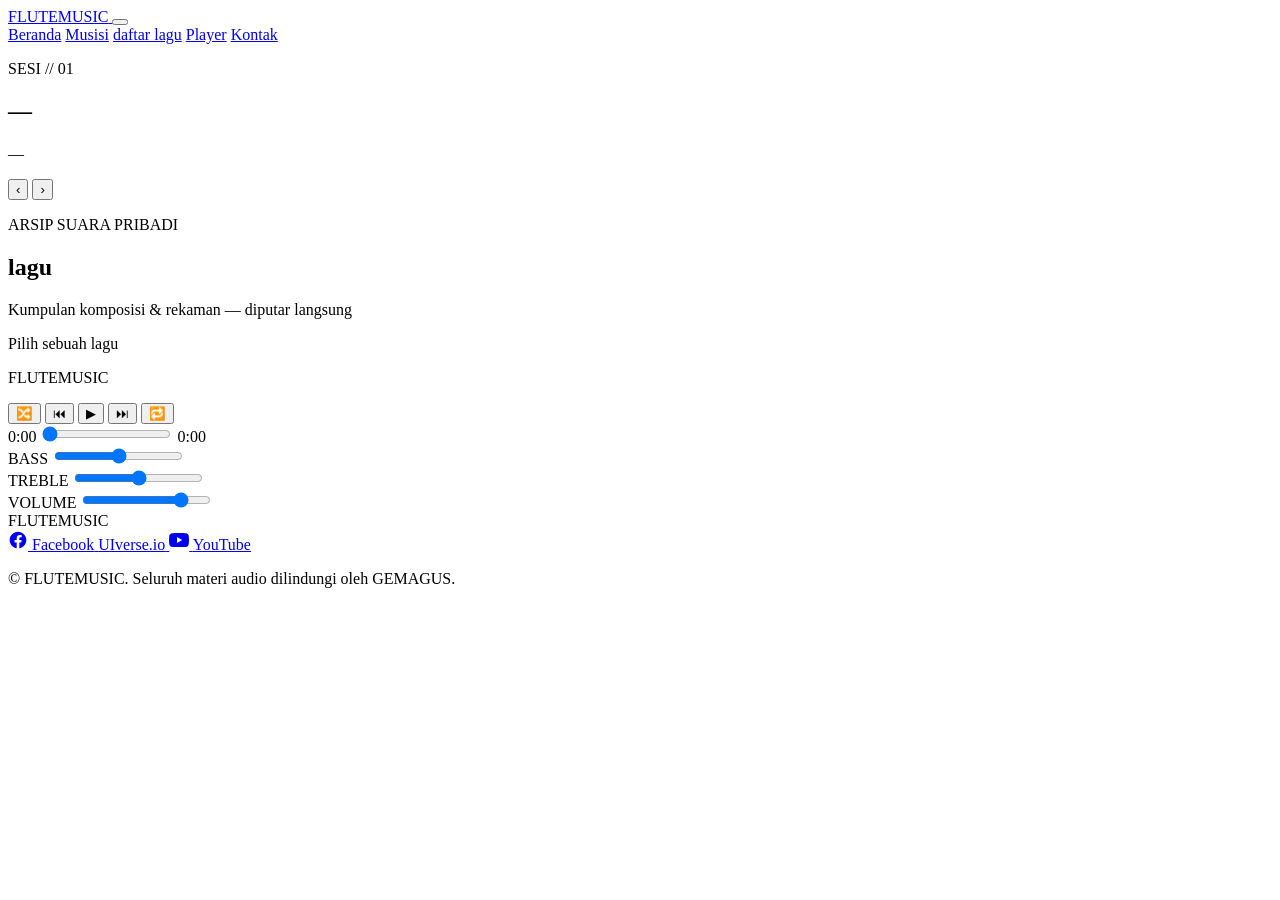
==== index.html @ 18c0f6b4 "Add files via upload" ====
<!DOCTYPE html>
<html lang="id">
<head>
<meta charset="UTF-8">
<meta name="viewport" content="width=device-width, initial-scale=1.0">
<title>FLUTEMUSIC</title>
<link rel="preconnect" href="https://fonts.googleapis.com">
<link href="https://fonts.googleapis.com/css2?family=Orbitron:wght@500;700;900&family=Rajdhani:wght@400;500;600;700&family=Share+Tech+Mono&display=swap" rel="stylesheet">
<link rel="stylesheet" href="style.css">
</head>
<body>

<!-- ===== zipmsi ===== -->
<div class="bg-grid" aria-hidden="true"></div>
<div class="bg-glow bg-glow--cyan" aria-hidden="true"></div>
<div class="bg-glow bg-glow--magenta" aria-hidden="true"></div>

<!-- ===== zipmsi ===== -->
<header class="navbar" id="navbar">
  <div class="navbar__inner">
    <a href="#top" class="logo" aria-label="FLUTEMUSIC home">
      <span class="logo__eq" aria-hidden="true">
        <span></span><span></span><span></span><span></span>
      </span>
      <span class="logo__text">FLUTE<span class="logo__accent">MUSIC</span></span>
    </a>

    <button class="hamburger" id="hamburgerBtn" aria-label="Buka menu" aria-expanded="false" aria-controls="navMenu">
      <span></span><span></span><span></span>
    </button>
  </div>

  <nav class="nav-menu" id="navMenu">
    <a href="#top" class="nav-menu__link" data-menu-link>Beranda</a>
    <a href="#musisi" class="nav-menu__link" data-menu-link>Musisi</a>
    <a href="#tracklist" class="nav-menu__link" data-menu-link>daftar lagu</a>
    <a href="#player" class="nav-menu__link" data-menu-link>Player</a>
    <a href="#footer" class="nav-menu__link" data-menu-link>Kontak</a>
  </nav>
</header>

<main id="top">

  <!-- =====  zipmsi===== -->
  <section class="hero" id="musisi" aria-label="Slideshow musisi">
    <div class="slideshow" id="slideshow">
      <!-- slides injected by zipmsi.js-->
    </div>

    <div class="hero__scanline" aria-hidden="true"></div>

    <div class="hero__caption glass">
      <p class="hero__eyebrow" id="slideEyebrow">SESI // 01</p>
      <h2 class="hero__title" id="slideTitle">—</h2>
      <p class="hero__desc" id="slideDesc">—</p>
    </div>

    <div class="hero__dots" id="slideDots" role="tablist" aria-label="Pilih slide"></div>

    <button class="hero__nav hero__nav--prev" id="slidePrev" aria-label="Slide sebelumnya">‹</button>
    <button class="hero__nav hero__nav--next" id="slideNext" aria-label="Slide berikutnya">›</button>
  </section>


  <section class="tracklist-section" id="tracklist">
    <div class="section-head">
      <p class="section-eyebrow">ARSIP SUARA PRIBADI</p>
      <h2 class="section-title">lagu</h2>
      <p class="section-sub">Kumpulan komposisi &amp; rekaman — diputar langsung </p>
    </div>

    <div class="tracklist" id="trackList" role="list">
      
    </div>
  </section>

</main>

<section class="player glass" id="player" aria-label="Pemutar musik">
  <audio id="audioEl" preload="metadata"></audio>

  <div class="player__track">
    <div class="player__art" id="playerArt" aria-hidden="true"></div>
    <div class="player__meta">
      <p class="player__title" id="playerTitle">Pilih sebuah lagu</p>
      <p class="player__artist" id="playerArtist">FLUTEMUSIC</p>
    </div>
    <div class="player__viz" id="playerViz" aria-hidden="true">
      <span></span><span></span><span></span><span></span><span></span>
    </div>
  </div>

  <div class="player__center">
    <div class="player__controls">
      <button class="ctrl-btn ctrl-btn--toggle" id="shuffleBtn" aria-label="Acak lagu" aria-pressed="false">🔀</button>
      <button class="ctrl-btn" id="prevBtn" aria-label="Track sebelumnya">⏮</button>
      <button class="ctrl-btn ctrl-btn--play" id="playBtn" aria-label="Putar / Jeda">▶</button>
      <button class="ctrl-btn" id="nextBtn" aria-label="Track berikutnya">⏭</button>
      <button class="ctrl-btn ctrl-btn--toggle" id="repeatBtn" aria-label="Ulangi: mati" aria-pressed="false">🔁</button>
    </div>
    <div class="player__seek">
      <span class="time-mono" id="timeCurrent">0:00</span>
      <input type="range" id="seekBar" min="0" max="100" value="0" step="0.1" aria-label="Posisi lagu">
      <span class="time-mono" id="timeDuration">0:00</span>
    </div>
  </div>

  <div class="player__fx">
    <div class="fx-control">
      <label for="bassRange">BASS</label>
      <input type="range" id="bassRange" min="-20" max="20" value="0" step="1">
    </div>
    <div class="fx-control">
      <label for="trebleRange">TREBLE</label>
      <input type="range" id="trebleRange" min="-20" max="20" value="0" step="1">
    </div>
    <div class="fx-control fx-control--vol">
      <label for="volRange">VOLUME</label>
      <input type="range" id="volRange" min="0" max="100" value="80" step="1">
    </div>
  </div>
</section>

<!-- ===== FOOTER ===== -->
<footer class="footer" id="footer">
  <div class="footer__inner">
    <div class="footer__brand">
      <span class="logo__eq" aria-hidden="true"><span></span><span></span><span></span><span></span></span>
      <span class="footer__brandname">FLUTEMUSIC</span>
    </div>

    <div class="footer__social">
      <a href="https://www.facebook.com/share/1CbRvLntsz/" target="_blank" rel="noopener noreferrer" class="social-btn" aria-label="Facebook">
        <svg viewBox="0 0 24 24" width="20" height="20" fill="currentColor"><path d="M22 12.06C22 6.5 17.52 2 12 2S2 6.5 2 12.06C2 17.08 5.66 21.23 10.44 22v-7.03H7.9v-2.91h2.54V9.86c0-2.5 1.49-3.89 3.78-3.89 1.1 0 2.24.2 2.24.2v2.46h-1.26c-1.24 0-1.63.77-1.63 1.56v1.87h2.78l-.44 2.91h-2.34V22C18.34 21.23 22 17.08 22 12.06z"/></svg>
        <span>Facebook</span>
      </a>
      <a href="https://uiverse.io/" target="_blank" rel="noopener noreferrer" class="social-btn" aria-label="UIverse">
        <span>UIverse.io</span>
      </a>
      <a href="https://youtube.com" target="_blank" rel="noopener noreferrer" class="social-btn" aria-label="YouTube">
        <svg viewBox="0 0 24 24" width="20" height="20" fill="currentColor"><path d="M23.5 6.19a3.02 3.02 0 0 0-2.12-2.14C19.51 3.5 12 3.5 12 3.5s-7.51 0-9.38.55A3.02 3.02 0 0 0 .5 6.19 31.6 31.6 0 0 0 0 12a31.6 31.6 0 0 0 .5 5.81 3.02 3.02 0 0 0 2.12 2.14c1.87.55 9.38.55 9.38.55s7.51 0 9.38-.55a3.02 3.02 0 0 0 2.12-2.14A31.6 31.6 0 0 0 24 12a31.6 31.6 0 0 0-.5-5.81zM9.6 15.5v-7l6.2 3.5-6.2 3.5z"/></svg>
        <span>YouTube</span>
      </a>
      
    </div>

    <p class="footer__copy">© <span id="year"></span> FLUTEMUSIC. Seluruh materi audio dilindungi oleh GEMAGUS.</p>
  </div>
</footer>

<script src="music-data.js"></script>
<script src="app.js"></script>
  <script src="js/jquery.min.js"></script>
  <script src="js/bootstrap.bundle.min.js"></script>
    <script src="js/Headroom.js"></script>
     <script src="js/jQuery.headroom.js"></script>
     <script src="js/slick.min.js"></script>
     <script src="js/custom.js"></script>
</body>
</html>
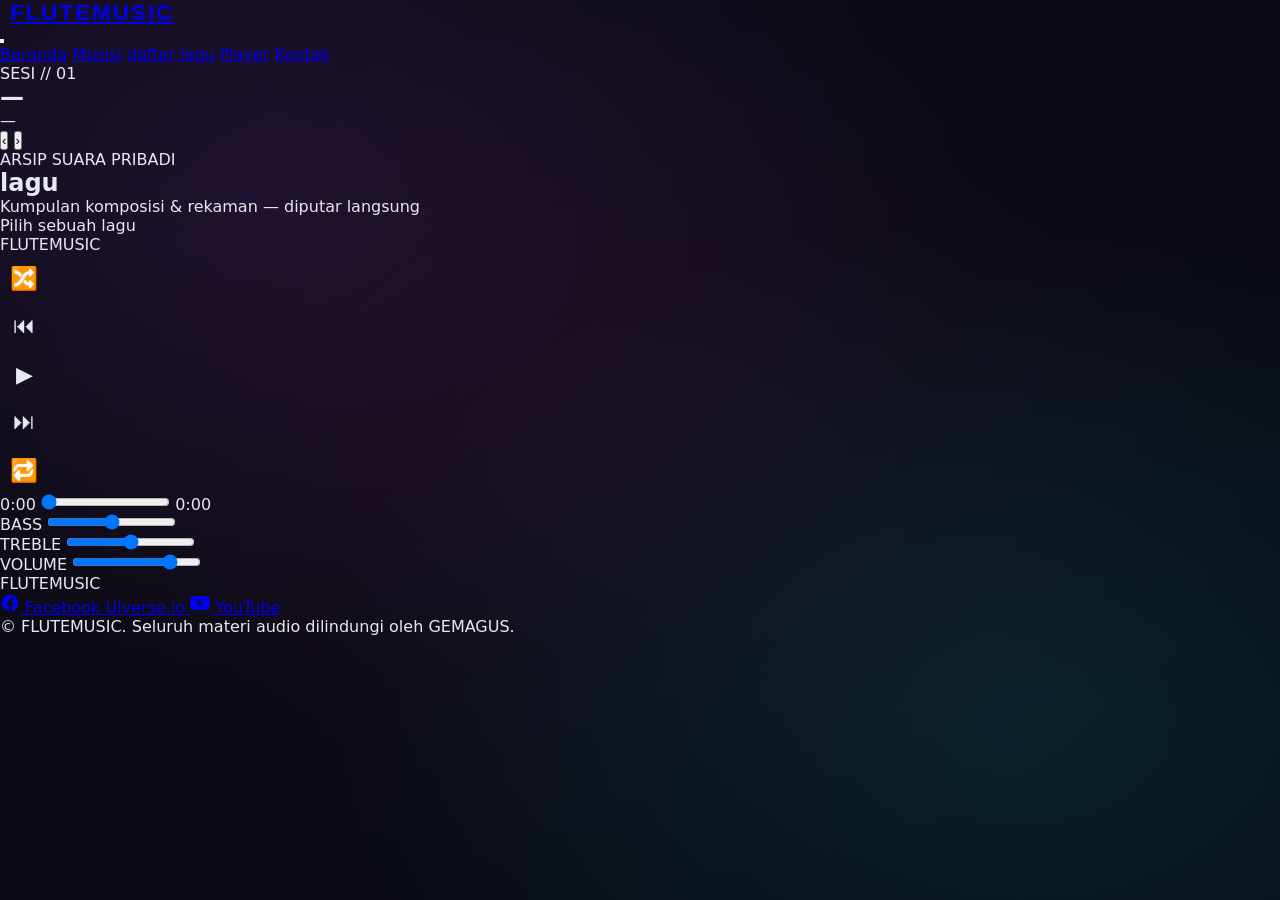
==== commit 3cd20875: "Update stylesheet and script paths in index.html" ====
--- a/index.html
+++ b/index.html
@@ -6,7 +6,7 @@
 <title>FLUTEMUSIC</title>
 <link rel="preconnect" href="https://fonts.googleapis.com">
 <link href="https://fonts.googleapis.com/css2?family=Orbitron:wght@500;700;900&family=Rajdhani:wght@400;500;600;700&family=Share+Tech+Mono&display=swap" rel="stylesheet">
-<link rel="stylesheet" href="style.css">
+<link rel="stylesheet" href="css/style.css">
 </head>
 <body>
 
@@ -148,7 +148,7 @@
   </div>
 </footer>
 
-<script src="music-data.js"></script>
+<script src="js/music-data.js"></script>
 <script src="app.js"></script>
   <script src="js/jquery.min.js"></script>
   <script src="js/bootstrap.bundle.min.js"></script>
@@ -157,4 +157,4 @@
      <script src="js/slick.min.js"></script>
      <script src="js/custom.js"></script>
 </body>
-</html>+</html>
--- a/css/style.css
+++ b/css/style.css
@@ -0,0 +1,670 @@
+:root {
+  --bg: #0a0a12;
+  --bg-card: #12121f;
+  --bg-elevated: #1a1a2e;
+  --accent: #00f0ff;
+  --accent2: #b14eff;
+  --accent3: #ff2d95;
+  --text: #e8e8f0;
+  --text-dim: #8a8aa0;
+  --knob-metal: linear-gradient(145deg, #2a2a3a, #151520);
+  --knob-shine: linear-gradient(145deg, #3a3a4f, #1e1e2d);
+  --radius: 16px;
+  --shadow: 0 10px 40px rgba(0, 0, 0, 0.5);
+}
+
+* {
+  margin: 0;
+  padding: 0;
+  box-sizing: border-box;
+  -webkit-tap-highlight-color: transparent;
+}
+
+html {
+  touch-action: manipulation;
+  -webkit-text-size-adjust: 100%;
+}
+
+body {
+  font-family: 'Inter', system-ui, sans-serif;
+  background: var(--bg);
+  color: var(--text);
+  min-height: 100vh;
+  min-height: 100dvh;
+  overflow-x: hidden;
+  touch-action: manipulation;
+  background-image:
+    radial-gradient(ellipse at 20% 20%, rgba(177, 78, 255, 0.12) 0%, transparent 50%),
+    radial-gradient(ellipse at 80% 80%, rgba(0, 240, 255, 0.1) 0%, transparent 50%),
+    radial-gradient(ellipse at 50% 50%, rgba(255, 45, 149, 0.05) 0%, transparent 70%);
+}
+
+.app {
+  max-width: 1280px;
+  margin: 0 auto;
+  padding: clamp(12px, 4vw, 20px);
+  display: grid;
+  grid-template-rows: auto 1fr auto;
+  gap: clamp(14px, 3vw, 24px);
+  min-height: 100vh;
+  min-height: 100dvh;
+}
+
+/* Header */
+.header {
+  display: flex;
+  justify-content: space-between;
+  align-items: center;
+  flex-wrap: wrap;
+  gap: 10px;
+  padding: 8px 0;
+}
+
+.logo {
+  display: flex;
+  align-items: center;
+  gap: 10px;
+  font-family: 'Orbitron', sans-serif;
+  font-weight: 600;
+  font-size: clamp(1.05rem, 4vw, 1.4rem);
+  letter-spacing: 2px;
+}
+
+.logo-icon {
+  color: var(--accent);
+  font-size: 1.6rem;
+  text-shadow: 0 0 12px var(--accent);
+}
+
+.logo-text {
+  background: linear-gradient(90deg, var(--accent), var(--accent2));
+  -webkit-background-clip: text;
+  -webkit-text-fill-color: transparent;
+}
+
+.btn-upload {
+  background: linear-gradient(135deg, rgba(0, 240, 255, 0.15), rgba(177, 78, 255, 0.15));
+  border: 1px solid rgba(0, 240, 255, 0.3);
+  color: var(--accent);
+  padding: 10px 18px;
+  border-radius: 999px;
+  cursor: pointer;
+  font-size: 0.9rem;
+  font-weight: 500;
+  transition: all 0.25s ease;
+  touch-action: manipulation;
+  white-space: nowrap;
+}
+
+.btn-upload:hover {
+  background: linear-gradient(135deg, rgba(0, 240, 255, 0.25), rgba(177, 78, 255, 0.25));
+  box-shadow: 0 0 20px rgba(0, 240, 255, 0.2);
+  transform: translateY(-1px);
+}
+
+/* Main layout */
+.main {
+  display: grid;
+  grid-template-columns: minmax(0, 1fr) minmax(0, 1.1fr);
+  gap: clamp(16px, 3vw, 28px);
+  align-items: start;
+}
+
+.right-col {
+  display: flex;
+  flex-direction: column;
+  gap: clamp(14px, 2vw, 20px);
+  min-width: 0;
+}
+
+/* Player Section */
+.player-section {
+  background: var(--bg-card);
+  border-radius: var(--radius);
+  padding: clamp(18px, 4vw, 28px);
+  box-shadow: var(--shadow);
+  border: 1px solid rgba(255, 255, 255, 0.04);
+  display: flex;
+  flex-direction: column;
+  align-items: center;
+  gap: clamp(16px, 3vw, 22px);
+  min-width: 0;
+}
+
+.album-art-wrap {
+  position: relative;
+  width: clamp(160px, 60vw, 280px);
+  height: clamp(160px, 60vw, 280px);
+  max-width: 280px;
+  max-height: 280px;
+}
+
+.album-art {
+  width: 100%;
+  height: 100%;
+  border-radius: 20px;
+  background: linear-gradient(145deg, #1a1a2e, #0d0d18);
+  display: flex;
+  align-items: center;
+  justify-content: center;
+  position: relative;
+  overflow: hidden;
+  box-shadow: inset 0 0 40px rgba(0, 0, 0, 0.6);
+}
+
+.art-placeholder {
+  font-size: clamp(3rem, 12vw, 5rem);
+  color: rgba(255, 255, 255, 0.08);
+  position: absolute;
+  z-index: 1;
+}
+
+#visualizer {
+  position: absolute;
+  inset: 0;
+  width: 100%;
+  height: 100%;
+  z-index: 2;
+}
+
+.glow-ring {
+  position: absolute;
+  inset: -8px;
+  border-radius: 28px;
+  background: conic-gradient(from 0deg, var(--accent), var(--accent2), var(--accent3), var(--accent));
+  opacity: 0.35;
+  filter: blur(12px);
+  z-index: -1;
+  animation: rotateGlow 8s linear infinite;
+}
+
+@keyframes rotateGlow {
+  to { transform: rotate(360deg); }
+}
+
+.track-info {
+  text-align: center;
+  width: 100%;
+  min-width: 0;
+}
+
+.track-title {
+  font-family: 'Orbitron', sans-serif;
+  font-size: clamp(1.05rem, 4vw, 1.25rem);
+  font-weight: 600;
+  margin-bottom: 4px;
+  white-space: nowrap;
+  overflow: hidden;
+  text-overflow: ellipsis;
+}
+
+.track-artist {
+  color: var(--text-dim);
+  font-size: clamp(0.85rem, 3vw, 0.95rem);
+  white-space: nowrap;
+  overflow: hidden;
+  text-overflow: ellipsis;
+}
+
+/* Progress */
+.progress-wrap {
+  width: 100%;
+  display: flex;
+  align-items: center;
+  gap: 12px;
+}
+
+.time {
+  font-size: 0.8rem;
+  color: var(--text-dim);
+  font-variant-numeric: tabular-nums;
+  min-width: 36px;
+}
+
+.progress-bar {
+  flex: 1;
+  height: 6px;
+  background: rgba(255, 255, 255, 0.08);
+  border-radius: 999px;
+  position: relative;
+  cursor: pointer;
+}
+
+.progress-fill {
+  height: 100%;
+  width: 0%;
+  background: linear-gradient(90deg, var(--accent), var(--accent2));
+  border-radius: 999px;
+  transition: width 0.1s linear;
+}
+
+.progress-thumb {
+  position: absolute;
+  top: 50%;
+  left: 0%;
+  width: 14px;
+  height: 14px;
+  background: #fff;
+  border-radius: 50%;
+  transform: translate(-50%, -50%);
+  box-shadow: 0 0 10px var(--accent);
+  opacity: 0;
+  transition: opacity 0.2s;
+}
+
+.progress-bar:hover .progress-thumb {
+  opacity: 1;
+}
+
+/* Controls */
+.controls {
+  display: flex;
+  align-items: center;
+  justify-content: center;
+  gap: clamp(8px, 3vw, 18px);
+  width: 100%;
+}
+
+.ctrl-btn {
+  background: transparent;
+  border: none;
+  color: var(--text);
+  font-size: clamp(1.1rem, 4vw, 1.4rem);
+  cursor: pointer;
+  width: clamp(38px, 11vw, 48px);
+  height: clamp(38px, 11vw, 48px);
+  border-radius: 50%;
+  display: flex;
+  align-items: center;
+  justify-content: center;
+  transition: all 0.2s;
+  touch-action: manipulation;
+  flex-shrink: 0;
+}
+
+.ctrl-btn:hover {
+  color: var(--accent);
+  background: rgba(0, 240, 255, 0.1);
+}
+
+.play-btn {
+  width: clamp(50px, 15vw, 64px);
+  height: clamp(50px, 15vw, 64px);
+  font-size: clamp(1.4rem, 5vw, 1.8rem);
+  background: linear-gradient(135deg, var(--accent), var(--accent2));
+  color: #0a0a12;
+  box-shadow: 0 0 25px rgba(0, 240, 255, 0.35);
+}
+
+.play-btn:hover {
+  transform: scale(1.05);
+  box-shadow: 0 0 35px rgba(0, 240, 255, 0.5);
+  color: #0a0a12;
+}
+
+.mode-btn {
+  font-size: 1.15rem;
+  opacity: 0.55;
+}
+
+.mode-btn.active {
+  opacity: 1;
+  color: var(--accent);
+  text-shadow: 0 0 10px var(--accent);
+  background: rgba(0, 240, 255, 0.12);
+}
+
+.mode-btn.active-one {
+  opacity: 1;
+  color: var(--accent2);
+  text-shadow: 0 0 10px var(--accent2);
+  background: rgba(177, 78, 255, 0.15);
+}
+
+/* Volume Knob */
+.volume-section {
+  margin-top: 8px;
+  width: 100%;
+}
+
+.fx-row {
+  display: flex;
+  justify-content: center;
+  align-items: flex-start;
+  gap: clamp(18px, 6vw, 40px);
+  flex-wrap: wrap;
+}
+
+.fx-knob .knob-indicator {
+  background: linear-gradient(to bottom, var(--accent2), #6a1fb8);
+  box-shadow: 0 0 8px var(--accent2);
+}
+
+/* ========== 3D KNOBS ========== */
+.knob-group {
+  display: flex;
+  flex-direction: column;
+  align-items: center;
+  gap: 8px;
+}
+
+.knob-3d {
+  width: 64px;
+  height: 64px;
+  position: relative;
+  cursor: grab;
+  user-select: none;
+  touch-action: none;
+}
+
+.knob-3d:active {
+  cursor: grabbing;
+}
+
+.knob-body {
+  width: 100%;
+  height: 100%;
+  border-radius: 50%;
+  background: var(--knob-metal);
+  box-shadow:
+    inset 0 2px 4px rgba(255, 255, 255, 0.12),
+    inset 0 -3px 6px rgba(0, 0, 0, 0.5),
+    0 4px 12px rgba(0, 0, 0, 0.45),
+    0 0 0 3px #0e0e16,
+    0 0 0 5px #222230;
+  position: relative;
+  transform: rotate(0deg);
+  transition: box-shadow 0.15s;
+}
+
+.knob-3d:hover .knob-body {
+  box-shadow:
+    inset 0 2px 4px rgba(255, 255, 255, 0.18),
+    inset 0 -3px 6px rgba(0, 0, 0, 0.5),
+    0 4px 16px rgba(0, 0, 0, 0.5),
+    0 0 0 3px #0e0e16,
+    0 0 0 5px #2a2a40,
+    0 0 18px rgba(0, 240, 255, 0.25);
+}
+
+.knob-indicator {
+  position: absolute;
+  top: 8px;
+  left: 50%;
+  width: 4px;
+  height: 14px;
+  background: linear-gradient(to bottom, var(--accent), #00a0b0);
+  border-radius: 2px;
+  transform: translateX(-50%);
+  box-shadow: 0 0 8px var(--accent);
+}
+
+.knob-center {
+  position: absolute;
+  top: 50%;
+  left: 50%;
+  width: 18px;
+  height: 18px;
+  background: radial-gradient(circle at 35% 35%, #3a3a50, #12121c);
+  border-radius: 50%;
+  transform: translate(-50%, -50%);
+  box-shadow: inset 0 1px 2px rgba(255, 255, 255, 0.1);
+}
+
+.knob-shadow {
+  position: absolute;
+  bottom: -6px;
+  left: 10%;
+  width: 80%;
+  height: 10px;
+  background: rgba(0, 0, 0, 0.4);
+  border-radius: 50%;
+  filter: blur(4px);
+  z-index: -1;
+}
+
+.knob-label {
+  font-size: 0.65rem;
+  font-weight: 600;
+  letter-spacing: 1px;
+  color: var(--text-dim);
+  text-transform: uppercase;
+}
+
+.knob-value {
+  font-size: 0.7rem;
+  color: var(--accent);
+  font-variant-numeric: tabular-nums;
+}
+
+/* Equalizer Section */
+.eq-section {
+  background: var(--bg-card);
+  border-radius: var(--radius);
+  padding: clamp(14px, 4vw, 24px);
+  box-shadow: var(--shadow);
+  border: 1px solid rgba(255, 255, 255, 0.04);
+  min-width: 0;
+}
+
+.eq-header {
+  display: flex;
+  justify-content: space-between;
+  align-items: center;
+  margin-bottom: clamp(14px, 3vw, 22px);
+  gap: 10px;
+}
+
+.eq-header h2 {
+  font-family: 'Orbitron', sans-serif;
+  font-size: clamp(0.85rem, 3vw, 1.1rem);
+  letter-spacing: 2px;
+  background: linear-gradient(90deg, var(--accent), var(--accent2));
+  -webkit-background-clip: text;
+  -webkit-text-fill-color: transparent;
+  white-space: nowrap;
+}
+
+.btn-reset {
+  background: transparent;
+  border: 1px solid rgba(255, 255, 255, 0.12);
+  color: var(--text-dim);
+  padding: 6px 14px;
+  border-radius: 8px;
+  cursor: pointer;
+  font-size: 0.8rem;
+  transition: all 0.2s;
+}
+
+.btn-reset:hover {
+  border-color: var(--accent);
+  color: var(--accent);
+}
+
+.eq-knobs {
+  display: grid;
+  grid-template-columns: repeat(5, 1fr);
+  gap: clamp(10px, 3vw, 18px) clamp(4px, 2vw, 12px);
+  margin-bottom: clamp(16px, 4vw, 24px);
+}
+
+.eq-knobs .knob-group {
+  gap: 6px;
+  min-width: 0;
+}
+
+.eq-knobs .knob-3d {
+  width: clamp(34px, 9vw, 56px);
+  height: clamp(34px, 9vw, 56px);
+}
+
+.eq-knobs .knob-label {
+  font-size: clamp(0.55rem, 2vw, 0.65rem);
+}
+
+.eq-knobs .knob-value {
+  font-size: clamp(0.6rem, 2vw, 0.7rem);
+}
+
+.eq-knobs .knob-indicator {
+  height: 12px;
+  top: 7px;
+}
+
+.eq-knobs .knob-center {
+  width: 14px;
+  height: 14px;
+}
+
+.eq-presets {
+  display: flex;
+  flex-wrap: wrap;
+  gap: 8px;
+  justify-content: center;
+}
+
+.preset-btn {
+  background: rgba(255, 255, 255, 0.04);
+  border: 1px solid rgba(255, 255, 255, 0.08);
+  color: var(--text-dim);
+  padding: clamp(6px, 2vw, 8px) clamp(10px, 3vw, 14px);
+  border-radius: 8px;
+  cursor: pointer;
+  font-size: clamp(0.72rem, 2.5vw, 0.8rem);
+  transition: all 0.2s;
+  touch-action: manipulation;
+}
+
+.preset-btn:hover,
+.preset-btn.active {
+  background: rgba(0, 240, 255, 0.12);
+  border-color: var(--accent);
+  color: var(--accent);
+}
+
+/* Playlist */
+.playlist-section {
+  background: var(--bg-card);
+  border-radius: var(--radius);
+  padding: clamp(14px, 4vw, 20px);
+  border: 1px solid rgba(255, 255, 255, 0.04);
+  max-height: min(280px, 45vh);
+  display: flex;
+  flex-direction: column;
+  min-width: 0;
+}
+
+.playlist-section h3 {
+  font-family: 'Orbitron', sans-serif;
+  font-size: 0.9rem;
+  letter-spacing: 2px;
+  margin-bottom: 12px;
+  color: var(--text-dim);
+}
+
+.playlist-section h3 span {
+  color: var(--accent);
+  font-weight: 400;
+}
+
+.playlist {
+  list-style: none;
+  overflow-y: auto;
+  flex: 1;
+  display: flex;
+  flex-direction: column;
+  gap: 4px;
+}
+
+.playlist-item {
+  display: flex;
+  align-items: center;
+  gap: 12px;
+  padding: 10px 12px;
+  border-radius: 10px;
+  cursor: pointer;
+  transition: background 0.2s;
+  touch-action: manipulation;
+}
+
+.playlist-item:hover {
+  background: rgba(255, 255, 255, 0.04);
+}
+
+.playlist-item.active {
+  background: linear-gradient(90deg, rgba(0, 240, 255, 0.12), rgba(177, 78, 255, 0.08));
+  border-left: 3px solid var(--accent);
+}
+
+.playlist-item .num {
+  font-size: 0.8rem;
+  color: var(--text-dim);
+  width: 22px;
+}
+
+.playlist-item .info {
+  flex: 1;
+  min-width: 0;
+}
+
+.playlist-item .title {
+  font-size: 0.9rem;
+  white-space: nowrap;
+  overflow: hidden;
+  text-overflow: ellipsis;
+}
+
+.playlist-item .artist {
+  font-size: 0.75rem;
+  color: var(--text-dim);
+}
+
+.hint {
+  margin-top: 12px;
+  font-size: 0.75rem;
+  color: var(--text-dim);
+  text-align: center;
+  opacity: 0.7;
+}
+
+/* Drag over */
+.app.drag-over {
+  outline: 2px dashed var(--accent);
+  outline-offset: -8px;
+}
+
+/* Responsive */
+@media (max-width: 900px) {
+  .main {
+    grid-template-columns: 1fr;
+  }
+}
+
+@media (max-width: 420px) {
+  .header {
+    justify-content: center;
+    text-align: center;
+  }
+
+  .btn-upload {
+    padding: 8px 14px;
+    font-size: 0.8rem;
+  }
+
+  .eq-presets {
+    gap: 6px;
+  }
+}
+
+/* Landscape phones: keep things compact vertically */
+@media (max-height: 480px) and (orientation: landscape) {
+  .album-art-wrap {
+    width: clamp(120px, 30vh, 200px);
+    height: clamp(120px, 30vh, 200px);
+  }
+
+  .player-section {
+    gap: 10px;
+    padding: 14px;
+  }
+}
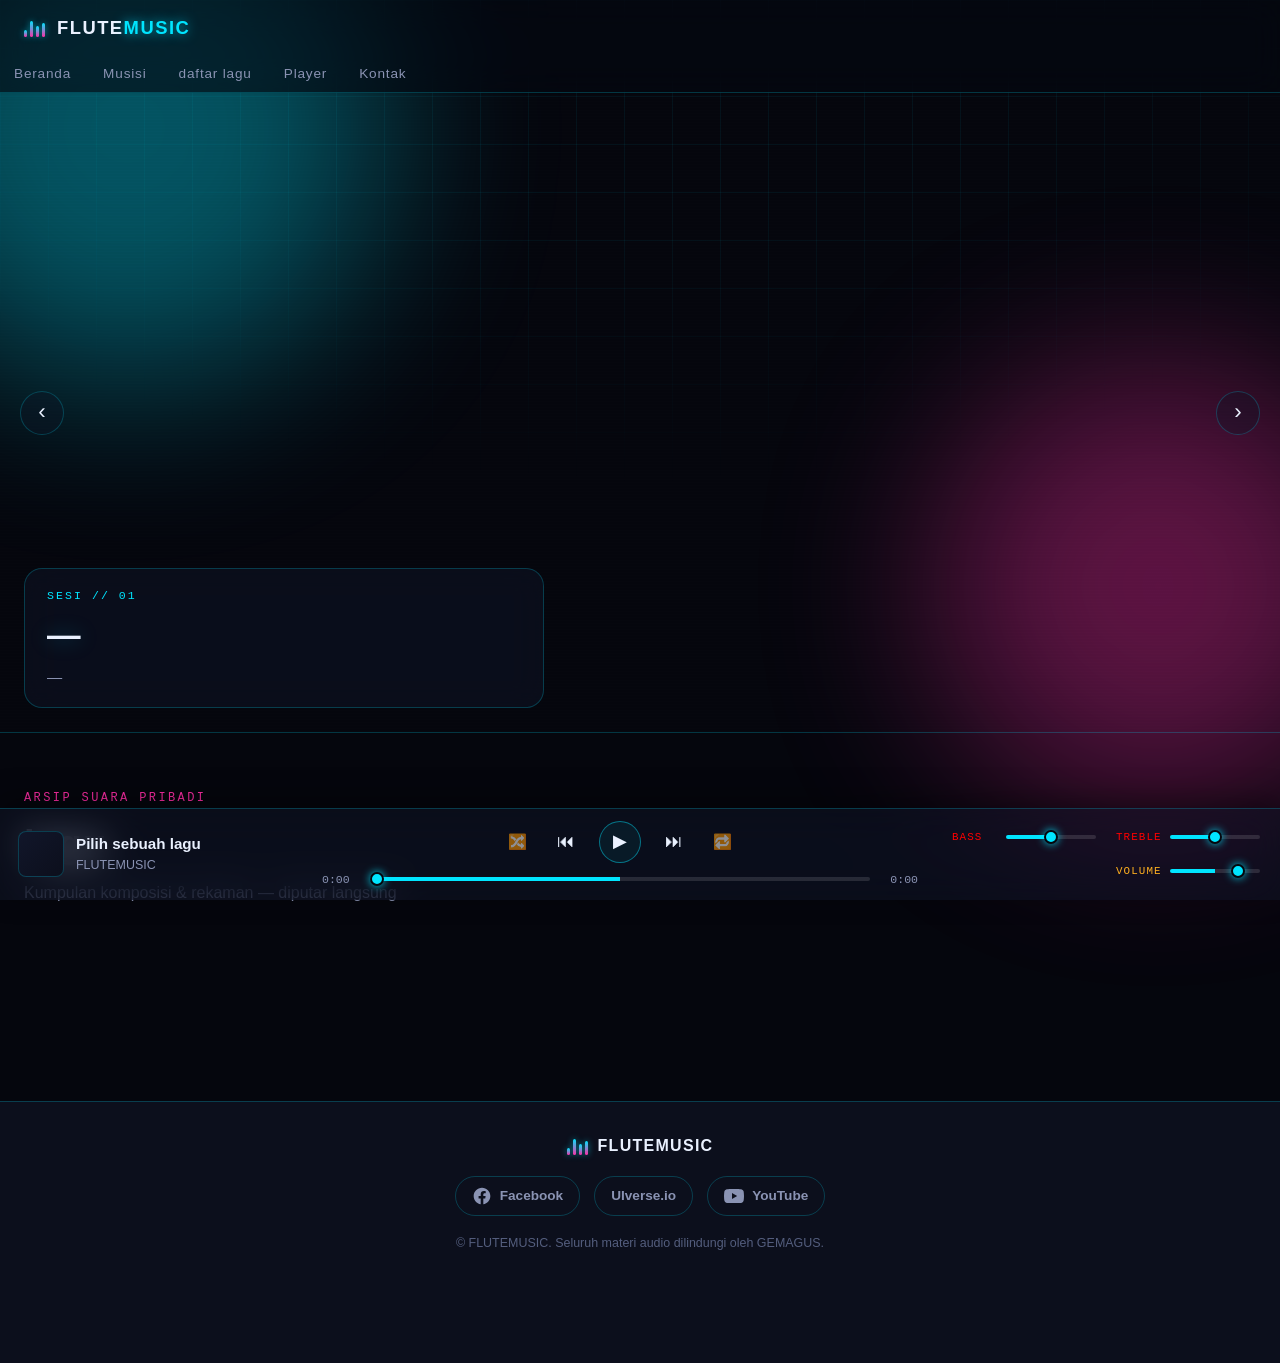
==== commit 4b93fb94: "Switch stylesheet link to style-one.css" ====
--- a/index.html
+++ b/index.html
@@ -6,7 +6,7 @@
 <title>FLUTEMUSIC</title>
 <link rel="preconnect" href="https://fonts.googleapis.com">
 <link href="https://fonts.googleapis.com/css2?family=Orbitron:wght@500;700;900&family=Rajdhani:wght@400;500;600;700&family=Share+Tech+Mono&display=swap" rel="stylesheet">
-<link rel="stylesheet" href="css/style.css">
+<link rel="stylesheet" href="css/style-one.css">
 </head>
 <body>
 
--- a/css/style-one.css
+++ b/css/style-one.css
@@ -0,0 +1,525 @@
+/* =========================================================
+   FLUTEMUSIC — cyberpunk glass design system
+   ========================================================= */
+
+:root{
+  --bg-void:      #05060d;
+  --bg-panel:     #0c0f1c;
+  --bg-panel-2:   #11162a;
+
+  --neon-cyan:    #00e5ff;
+  --neon-magenta: #ff2ea6;
+  --neon-violet:  #8b5cf6;
+  --neon-amber:   #ffb020;
+
+  --text-primary: #eaf1ff;
+  --text-muted:   #8a93b3;
+  --text-faint:   #545e7e;
+
+  --glass-bg:     rgba(16, 20, 38, 0.55);
+  --glass-bg-soft:rgba(16, 20, 38, 0.35);
+  --glass-border: rgba(0, 229, 255, 0.22);
+  --glass-border-strong: rgba(0, 229, 255, 0.45);
+
+  --font-display: 'Orbitron', sans-serif;
+  --font-body:    'Rajdhani', sans-serif;
+  --font-mono:    'Share Tech Mono', monospace;
+
+  --radius: 18px;
+  --radius-sm: 10px;
+
+  --shadow-glow-cyan: 0 0 18px rgba(0,229,255,0.35), 0 0 40px rgba(0,229,255,0.12);
+  --shadow-glow-magenta: 0 0 18px rgba(255,46,166,0.35), 0 0 40px rgba(255,46,166,0.12);
+}
+
+*, *::before, *::after{ box-sizing: border-box; }
+
+html{ scroll-behavior: smooth; }
+
+@media (prefers-reduced-motion: reduce){
+  html{ scroll-behavior: auto; }
+  *, *::before, *::after{ animation-duration: 0.001ms !important; animation-iteration-count: 1 !important; transition-duration: 0.001ms !important; }
+}
+
+body{
+  margin: 0;
+  background: var(--bg-void);
+  color: var(--text-primary);
+  font-family: var(--font-body);
+  font-size: 16px;
+  line-height: 1.5;
+  overflow-x: hidden;
+  -webkit-font-smoothing: antialiased;
+}
+
+a{ color: inherit; text-decoration: none; }
+button{ font-family: inherit; cursor: pointer; }
+input[type="range"]{ font-family: inherit; }
+
+.glass{
+  background: var(--glass-bg);
+  backdrop-filter: blur(18px) saturate(140%);
+  -webkit-backdrop-filter: blur(18px) saturate(140%);
+  border: 1px solid var(--glass-border);
+}
+
+/* ===== BACKDROP: grid + glow ===== */
+.bg-grid{
+  position: fixed; inset: 0; z-index: -2;
+  background-image:
+    linear-gradient(rgba(0,229,255,0.06) 1px, transparent 1px),
+    linear-gradient(90deg, rgba(0,229,255,0.06) 1px, transparent 1px);
+  background-size: 48px 48px;
+  mask-image: radial-gradient(ellipse 80% 60% at 50% 0%, black 40%, transparent 90%);
+}
+.bg-glow{
+  position: fixed; z-index: -1; border-radius: 50%;
+  filter: blur(90px); opacity: 0.35; pointer-events: none;
+}
+.bg-glow--cyan{
+  width: 40vw; height: 40vw; top: -10vw; left: -10vw;
+  background: var(--neon-cyan);
+}
+.bg-glow--magenta{
+  width: 35vw; height: 35vw; bottom: 10vh; right: -8vw;
+  background: var(--neon-magenta);
+}
+
+/* =========================================================
+   
+   ========================================================= */
+.navbar{
+  position: sticky; top: 0; z-index: 100;
+  background: rgba(6,8,16,0.65);
+  backdrop-filter: blur(16px) saturate(140%);
+  -webkit-backdrop-filter: blur(16px) saturate(140%);
+  border-bottom: 1px solid var(--glass-border);
+}
+.navbar__inner{
+  max-width: 1280px; margin: 0 auto;
+  display: flex; align-items: center; justify-content: space-between;
+  padding: 14px 24px;
+}
+
+.logo{ display: flex; align-items: center; gap: 12px; }
+.logo__text{
+  font-family: var(--font-display);
+  font-weight: 700;
+  font-size: 1.15rem;
+  letter-spacing: 0.08em;
+  color: var(--text-primary);
+}
+.logo__accent{ color: var(--neon-cyan); text-shadow: 0 0 12px rgba(0,229,255,0.7); }
+
+.logo__eq{
+  display: inline-flex; align-items: flex-end; gap: 3px; height: 18px;
+}
+.logo__eq span{
+  width: 3px; background: linear-gradient(180deg, var(--neon-cyan), var(--neon-magenta));
+  border-radius: 2px; animation: eqBounce 1.1s ease-in-out infinite;
+  box-shadow: 0 0 6px rgba(0,229,255,0.6);
+}
+.logo__eq span:nth-child(1){ height: 40%; animation-delay: -0.9s; }
+.logo__eq span:nth-child(2){ height: 90%; animation-delay: -0.4s; }
+.logo__eq span:nth-child(3){ height: 60%; animation-delay: -1.2s; }
+.logo__eq span:nth-child(4){ height: 75%; animation-delay: -0.1s; }
+
+@keyframes eqBounce{
+  0%, 100%{ transform: scaleY(0.35); }
+  50%{ transform: scaleY(1); }
+}
+
+/* hamburger — right side per brief */
+.hamburger{
+  width: 42px; height: 42px;
+  display: flex; flex-direction: column; align-items: center; justify-content: center; gap: 5px;
+  background: transparent; border: 1px solid var(--glass-border); border-radius: var(--radius-sm);
+  transition: box-shadow 0.25s ease, border-color 0.25s ease;
+}
+.hamburger:hover{ box-shadow: var(--shadow-glow-cyan); border-color: var(--glass-border-strong); }
+.hamburger span{
+  width: 20px; height: 2px; background: var(--neon-cyan);
+  box-shadow: 0 0 6px rgba(0,229,255,0.8);
+  transition: transform 0.3s ease, opacity 0.3s ease;
+}
+.hamburger[aria-expanded="true"] span:nth-child(1){ transform: translateY(7px) rotate(45deg); }
+.hamburger[aria-expanded="true"] span:nth-child(2){ opacity: 0; }
+.hamburger[aria-expanded="true"] span:nth-child(3){ transform: translateY(-7px) rotate(-45deg); }
+
+.nav-menu{
+  max-height: 0; overflow: hidden;
+  display: flex; flex-direction: column;
+  transition: max-height 0.35s ease;
+  border-top: 1px solid transparent;
+}
+.nav-menu.is-open{
+  max-height: 320px;
+  border-top: 1px solid var(--glass-border);
+}
+.nav-menu__link{
+  padding: 14px 24px;
+  font-family: var(--font-display);
+  font-size: 0.85rem; letter-spacing: 0.06em;
+  color: var(--text-muted);
+  border-bottom: 1px solid rgba(255,255,255,0.04);
+  transition: color 0.2s ease, background 0.2s ease, padding-left 0.2s ease;
+}
+.nav-menu__link:hover{
+  color: var(--neon-cyan);
+  background: rgba(0,229,255,0.06);
+  padding-left: 30px;
+}
+
+@media (min-width: 900px){
+  .hamburger{ display: none; }
+  .nav-menu{
+    max-height: none; overflow: visible; flex-direction: row; gap: 4px;
+    border-top: none;
+  }
+  .nav-menu__link{
+    padding: 8px 14px; border-bottom: none; border-radius: var(--radius-sm);
+  }
+  .nav-menu__link:hover{ padding-left: 14px; }
+}
+
+/* =========================================================
+   HERO zipmsi
+   ========================================================= */
+.hero{
+  position: relative;
+  height: min(78vh, 640px);
+  min-height: 420px;
+  overflow: hidden;
+  border-bottom: 1px solid var(--glass-border);
+}
+
+.slideshow{ position: absolute; inset: 0; }
+.slide{
+  position: absolute; inset: 0;
+  background-size: cover; background-position: center;
+  opacity: 0; transform: scale(1.08);
+  transition: opacity 1.1s ease, transform 6s ease;
+}
+.slide.is-active{ opacity: 1; transform: scale(1); z-index: 1; }
+.slide::after{
+  content: ""; position: absolute; inset: 0;
+  background:
+    linear-gradient(180deg, rgba(5,6,13,0.25) 0%, rgba(5,6,13,0.55) 55%, rgba(5,6,13,0.95) 100%),
+    linear-gradient(100deg, rgba(0,229,255,0.18), rgba(255,46,166,0.12) 60%);
+  mix-blend-mode: multiply;
+}
+.slide::before{
+  content: ""; position: absolute; inset: 0;
+  background: linear-gradient(120deg, rgba(0,229,255,0.14), transparent 40%, rgba(255,46,166,0.14));
+  z-index: 2;
+}
+
+.hero__scanline{
+  position: absolute; inset: 0; z-index: 3; pointer-events: none;
+  background: repeating-linear-gradient(0deg, rgba(255,255,255,0.035) 0px, transparent 1px, transparent 3px);
+  mix-blend-mode: overlay;
+}
+
+.hero__caption{
+  position: absolute; left: 24px; bottom: 24px; right: 24px; z-index: 4;
+  max-width: 520px;
+  padding: 18px 22px;
+  border-radius: var(--radius);
+}
+.hero__eyebrow{
+  margin: 0 0 6px; font-family: var(--font-mono); font-size: 0.72rem;
+  letter-spacing: 0.18em; color: var(--neon-cyan); text-transform: uppercase;
+}
+.hero__title{
+  margin: 0 0 6px; font-family: var(--font-display); font-weight: 700;
+  font-size: clamp(1.3rem, 4vw, 2.1rem); letter-spacing: 0.02em;
+  text-shadow: 0 0 20px rgba(0,229,255,0.35);
+}
+.hero__desc{ margin: 0; color: var(--text-muted); font-size: 0.95rem; }
+
+.hero__dots{
+  position: absolute; right: 24px; bottom: 24px; z-index: 4;
+  display: flex; flex-direction: column; gap: 10px;
+}
+.hero__dot{
+  width: 10px; height: 10px; border-radius: 50%;
+  border: 1px solid var(--glass-border-strong);
+  background: rgba(255,255,255,0.08);
+  transition: background 0.25s ease, box-shadow 0.25s ease, transform 0.25s ease;
+}
+.hero__dot.is-active{
+  background: var(--neon-cyan); box-shadow: var(--shadow-glow-cyan); transform: scale(1.2);
+}
+
+.hero__nav{
+  position: absolute; top: 50%; transform: translateY(-50%); z-index: 4;
+  width: 44px; height: 44px; border-radius: 50%;
+  background: var(--glass-bg-soft); border: 1px solid var(--glass-border);
+  color: var(--text-primary); font-size: 1.4rem; line-height: 1;
+  display: none; align-items: center; justify-content: center;
+  transition: box-shadow 0.25s ease, border-color 0.25s ease;
+}
+.hero__nav:hover{ box-shadow: var(--shadow-glow-cyan); border-color: var(--glass-border-strong); }
+.hero__nav--prev{ left: 20px; }
+.hero__nav--next{ right: 20px; }
+
+@media (min-width: 700px){
+  .hero__nav{ display: flex; }
+  .hero__dots{ flex-direction: row; }
+}
+
+/* =========================================================
+   SECTION HEAD (zipmsi)
+   ========================================================= */
+.section-head{
+  max-width: 1280px; margin: 0 auto; padding: 56px 24px 24px;
+}
+.section-eyebrow{
+  margin: 0 0 8px; font-family: var(--font-mono); font-size: 0.75rem;
+  letter-spacing: 0.2em; color: var(--neon-magenta); text-transform: uppercase;
+}
+.section-title{
+  margin: 0 0 8px; font-family: var(--font-display); font-weight: 900;
+  font-size: clamp(1.6rem, 4vw, 2.4rem); letter-spacing: 0.03em;
+}
+.section-sub{ margin: 0; color: var(--text-muted); max-width: 60ch; }
+
+/* =========================================================
+   TRACKLIST
+   ========================================================= */
+.tracklist-section{ padding-bottom: 40px; }
+.tracklist{
+  max-width: 1280px; margin: 0 auto; padding: 0 24px 40px;
+  display: flex; flex-direction: column; gap: 10px;
+}
+
+.track-row{
+  display: grid;
+  grid-template-columns: 44px 56px 1fr auto 44px;
+  align-items: center; gap: 14px;
+  padding: 10px 14px;
+  border-radius: var(--radius-sm);
+  background: var(--glass-bg-soft);
+  border: 1px solid rgba(255,255,255,0.06);
+  border-left: 3px solid transparent;
+  transition: border-color 0.2s ease, background 0.2s ease, box-shadow 0.2s ease, transform 0.15s ease;
+  cursor: pointer;
+}
+.track-row:hover{
+  border-left-color: var(--neon-cyan);
+  background: rgba(0,229,255,0.05);
+  box-shadow: 0 0 24px rgba(0,229,255,0.08);
+  transform: translateX(2px);
+}
+.track-row.is-playing{
+  border-left-color: var(--neon-magenta);
+  background: rgba(255,46,166,0.07);
+  box-shadow: var(--shadow-glow-magenta);
+}
+
+.track-row__index{
+  font-family: var(--font-mono); color: var(--text-faint); font-size: 0.9rem; text-align: center;
+}
+.track-row.is-playing .track-row__index{ color: var(--neon-magenta); }
+
+.track-row__art{
+  width: 56px; height: 56px; border-radius: 8px; background-size: cover; background-position: center;
+  border: 1px solid rgba(255,255,255,0.08);
+}
+
+.track-row__info{ min-width: 0; }
+.track-row__title{
+  margin: 0; font-weight: 600; font-size: 1.02rem;
+  white-space: nowrap; overflow: hidden; text-overflow: ellipsis;
+}
+.track-row__meta{
+  margin: 2px 0 0; font-size: 0.82rem; color: var(--text-muted);
+  white-space: nowrap; overflow: hidden; text-overflow: ellipsis;
+}
+.track-row__tag{
+  display: inline-block; margin-left: 8px; padding: 1px 8px;
+  font-family: var(--font-mono); font-size: 0.68rem; letter-spacing: 0.05em;
+  color: var(--neon-cyan); border: 1px solid var(--glass-border); border-radius: 999px;
+}
+
+.track-row__duration{
+  font-family: var(--font-mono); color: var(--text-muted); font-size: 0.85rem;
+}
+
+.track-row__play{
+  width: 34px; height: 34px; border-radius: 50%;
+  background: transparent; border: 1px solid var(--glass-border);
+  color: var(--neon-cyan); font-size: 0.85rem;
+  display: flex; align-items: center; justify-content: center;
+  transition: background 0.2s ease, box-shadow 0.2s ease;
+}
+.track-row__play:hover{ box-shadow: var(--shadow-glow-cyan); }
+.track-row.is-playing .track-row__play{
+  background: var(--neon-magenta); border-color: var(--neon-magenta); color: #fff;
+  box-shadow: var(--shadow-glow-magenta);
+}
+
+@media (max-width: 560px){
+  .track-row{ grid-template-columns: 28px 44px 1fr 34px; }
+  .track-row__duration{ display: none; }
+}
+
+/* =========================================================
+    PLAYER
+   ========================================================= */
+.player{
+  position: sticky; bottom: 0; z-index: 90;
+  display: grid;
+  grid-template-columns: 1fr;
+  gap: 12px;
+  padding: 12px 18px;
+  border-left: none; border-right: none; border-bottom: none;
+  box-shadow: 0 -8px 30px rgba(0,0,0,0.4);
+}
+
+.player__track{
+  display: flex; align-items: center; gap: 12px; min-width: 0;
+}
+.player__art{
+  width: 46px; height: 46px; border-radius: 8px; flex-shrink: 0;
+  background: linear-gradient(135deg, var(--bg-panel-2), var(--bg-panel));
+  border: 1px solid var(--glass-border);
+  background-size: cover; background-position: center;
+}
+.player__meta{ min-width: 0; flex: 1; }
+.player__title{
+  margin: 0; font-weight: 600; font-size: 0.95rem;
+  white-space: nowrap; overflow: hidden; text-overflow: ellipsis;
+}
+.player__artist{
+  margin: 0; font-size: 0.78rem; color: var(--text-muted);
+  white-space: nowrap; overflow: hidden; text-overflow: ellipsis;
+}
+
+.player__viz{
+  display: none; align-items: flex-end; gap: 3px; height: 22px; flex-shrink: 0;
+}
+.player__viz span{
+  width: 3px; background: linear-gradient(180deg, var(--neon-cyan), var(--neon-magenta));
+  border-radius: 2px; height: 20%;
+  box-shadow: 0 0 6px rgba(0,229,255,0.5);
+}
+.player.is-playing .player__viz{ display: flex; }
+.player.is-playing .player__viz span{ animation: vizBounce 0.9s ease-in-out infinite; }
+.player__viz span:nth-child(1){ animation-delay: -0.8s; }
+.player__viz span:nth-child(2){ animation-delay: -0.5s; }
+.player__viz span:nth-child(3){ animation-delay: -0.9s; }
+.player__viz span:nth-child(4){ animation-delay: -0.2s; }
+.player__viz span:nth-child(5){ animation-delay: -0.6s; }
+
+@keyframes vizBounce{
+  0%, 100%{ height: 20%; }
+  50%{ height: 100%; }
+}
+
+.player__center{ display: flex; flex-direction: column; gap: 8px; }
+.player__controls{ display: flex; align-items: center; justify-content: center; gap: 18px; }
+.ctrl-btn{
+  background: transparent; border: none; color: var(--text-primary);
+  font-size: 1.1rem; padding: 6px; border-radius: 50%;
+  transition: color 0.2s ease, text-shadow 0.2s ease;
+}
+.ctrl-btn:hover{ color: var(--neon-cyan); text-shadow: 0 0 10px rgba(0,229,255,0.7); }
+.ctrl-btn--play{
+  width: 42px; height: 42px;
+  border: 1px solid var(--glass-border-strong);
+  display: flex; align-items: center; justify-content: center;
+  background: rgba(0,229,255,0.06);
+}
+.ctrl-btn--play:hover{ box-shadow: var(--shadow-glow-cyan); }
+
+.ctrl-btn--toggle{
+  font-size: 0.95rem; opacity: 0.55; position: relative;
+}
+.ctrl-btn--toggle.is-active{
+  opacity: 1; color: var(--neon-magenta); text-shadow: 0 0 10px rgba(255,46,166,0.8);
+}
+.ctrl-btn--toggle.is-active::after{
+  content: ""; position: absolute; left: 50%; bottom: -6px; width: 6px; height: 8px;color:#fff;
+  border-radius: 50%; background: var(--neon-magenta); transform: translateX(-50%);
+  box-shadow: 0 0 6px rgba(255,46,166,0.9);
+}
+.ctrl-btn--toggle[data-mode="one"]{ font-size: 0.8rem; }
+
+.player__seek{ display: flex; align-items: center; gap: 10px; }
+.time-mono{ font-family: var(--font-mono); font-size: 0.72rem; color: var(--text-muted); width: 36px; flex-shrink: 0; }
+.time-mono:last-child{ text-align: right; }
+
+.player__fx{
+  display: flex; gap: 18px; justify-content: center; flex-wrap: wrap;
+  padding-top: 4px; border-top: 1px solid rgba(255,255,255,0.06);
+}
+.fx-control{ display: flex; align-items: center; gap: 8px; }
+.fx-control label{
+  font-family: var(--font-mono); font-size: 0.68rem; letter-spacing: 0.1em; color: red; width: 44px;
+}
+.fx-control--vol label{ color: var(--neon-amber); }
+
+/* range slider — neon glass style */
+input[type="range"]{
+  -webkit-appearance: none; appearance: none;
+  width: 100%; height: 4px; border-radius: 999px;
+  background: linear-gradient(90deg, var(--neon-cyan) 0%, var(--neon-cyan) var(--fill, 50%), rgba(255,255,255,0.12) var(--fill, 50%));
+  outline: none;
+}
+.fx-control input[type="range"]{ width: 90px; }
+input[type="range"]::-webkit-slider-thumb{
+  -webkit-appearance: none; width: 14px; height: 14px; border-radius: 50%;
+  background: var(--neon-cyan); box-shadow: 0 0 8px rgba(0,229,255,0.9); cursor: pointer;
+  border: 2px solid #05060d;
+}
+input[type="range"]::-moz-range-thumb{
+  width: 14px; height: 14px; border-radius: 50%; border: 2px solid #05060d;
+  background: var(--neon-cyan); box-shadow: 0 0 8px rgba(0,229,255,0.9); cursor: pointer;
+}
+#seekBar{ flex: 1; }
+
+@media (min-width: 760px){
+  .player{
+    grid-template-columns: minmax(180px, 280px) 1fr minmax(220px, 320px);
+    align-items: center; gap: 24px;
+  }
+  .player__fx{ border-top: none; padding-top: 0; justify-content: flex-end; }
+}
+
+/* =========================================================
+   FOOTER
+   ========================================================= */
+.footer{
+  border-top: 1px solid var(--glass-border);
+  background: var(--bg-panel);
+  padding: 32px 24px 90px;
+}
+.footer__inner{
+  max-width: 1280px; margin: 0 auto;
+  display: flex; flex-direction: column; align-items: center; gap: 18px;
+  text-align: center;
+}
+.footer__brand{ display: flex; align-items: center; gap: 10px; }
+.footer__brandname{
+  font-family: var(--font-display); font-weight: 700; letter-spacing: 0.08em; font-size: 1rem;
+}
+.footer__social{ display: flex; gap: 14px; }
+.social-btn{
+  display: flex; align-items: center; gap: 8px;
+  padding: 9px 16px; border-radius: 999px;
+  border: 1px solid var(--glass-border); color: var(--text-muted);
+  font-size: 0.85rem; font-weight: 600;
+  transition: color 0.2s ease, border-color 0.2s ease, box-shadow 0.2s ease;
+}
+.social-btn:hover{ color: var(--neon-cyan); border-color: var(--glass-border-strong); box-shadow: var(--shadow-glow-cyan); }
+.footer__copy{ margin: 0; font-size: 0.78rem; color: var(--text-faint); }
+
+@media (min-width: 760px){
+  .footer{ padding-bottom: 110px; }
+}
+
+/* focus visibility for accessibility */
+a:focus-visible, button:focus-visible, input:focus-visible{
+  outline: 2px solid var(--neon-cyan); outline-offset: 2px;
+}
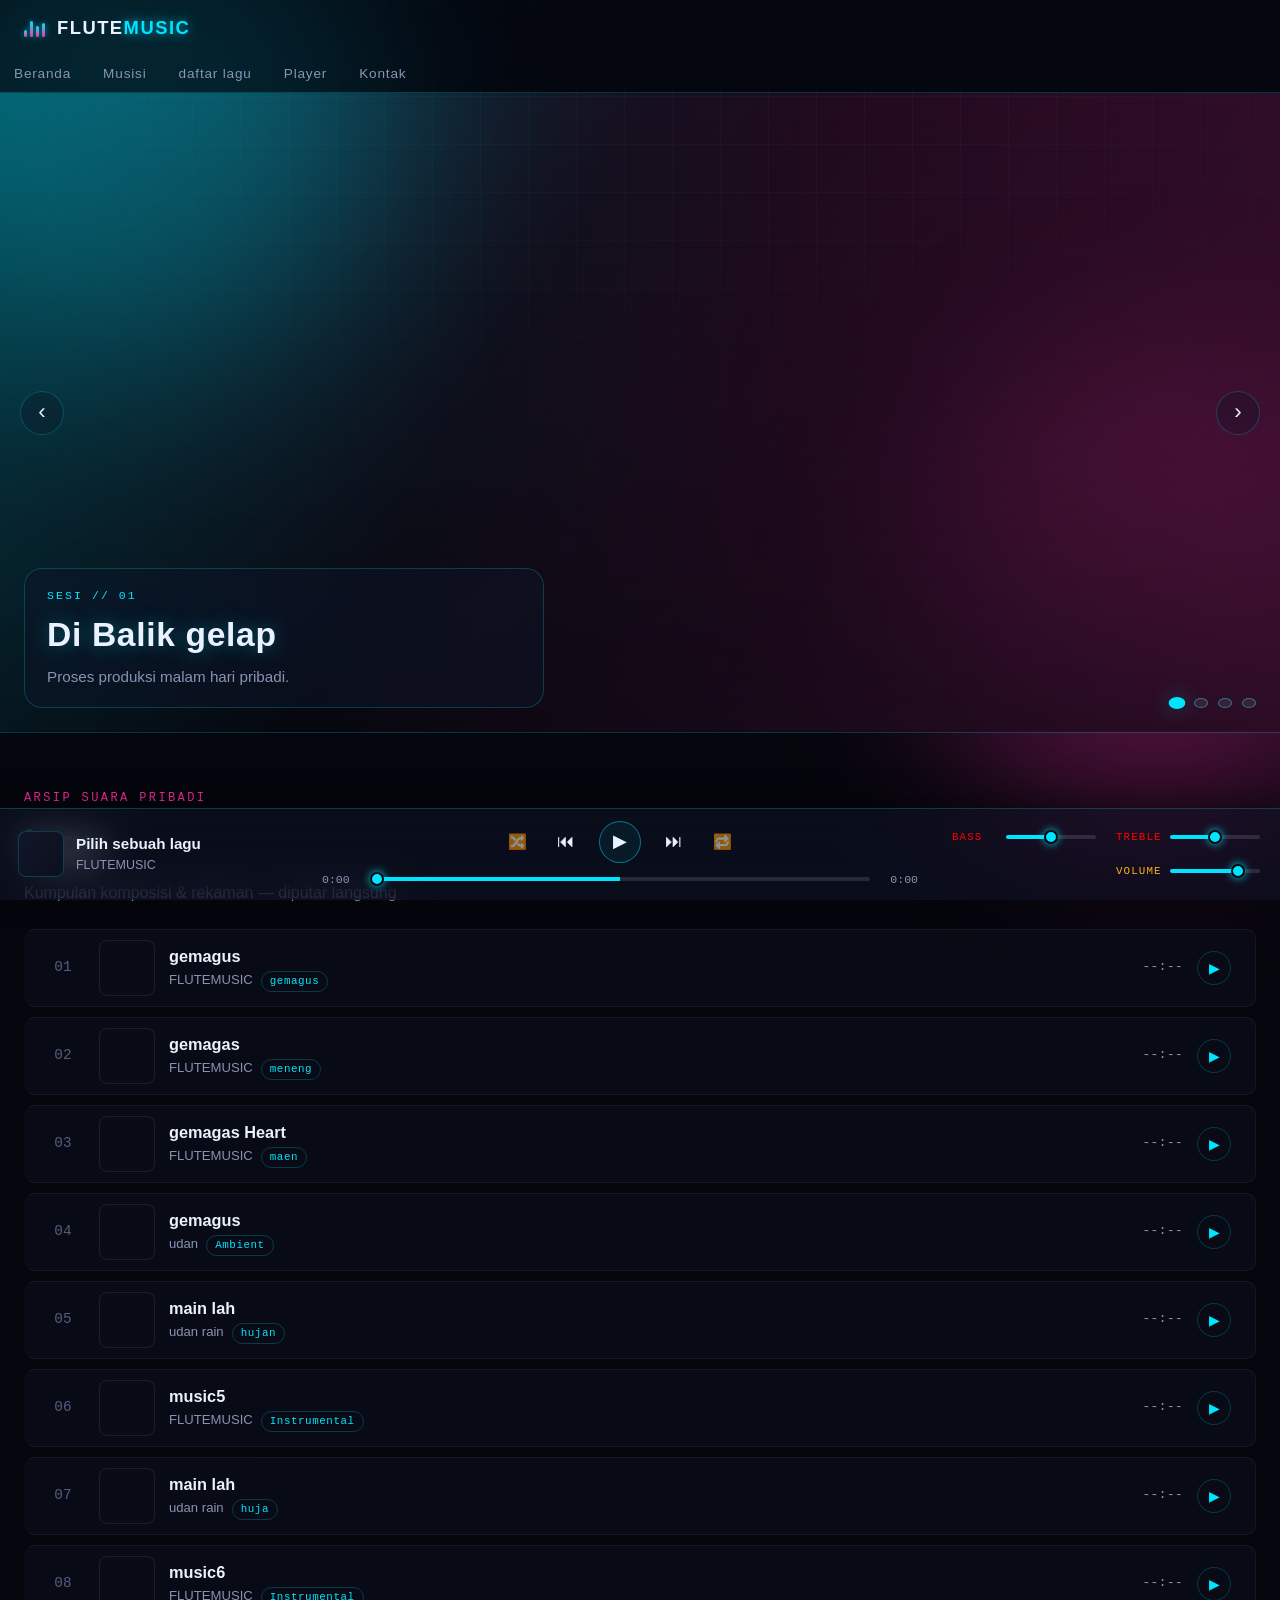
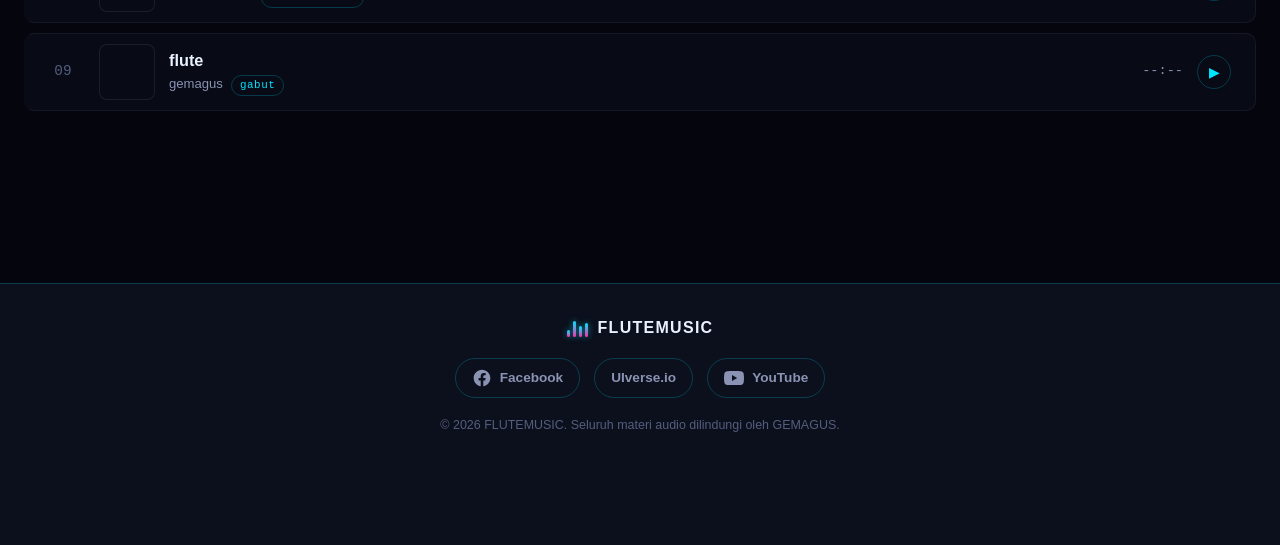
==== commit ccf7e87e: "Fix script tag source for app.js" ====
--- a/index.html
+++ b/index.html
@@ -149,7 +149,7 @@
 </footer>
 
 <script src="js/music-data.js"></script>
-<script src="app.js"></script>
+<script src="js/app.js"></script>
   <script src="js/jquery.min.js"></script>
   <script src="js/bootstrap.bundle.min.js"></script>
     <script src="js/Headroom.js"></script>
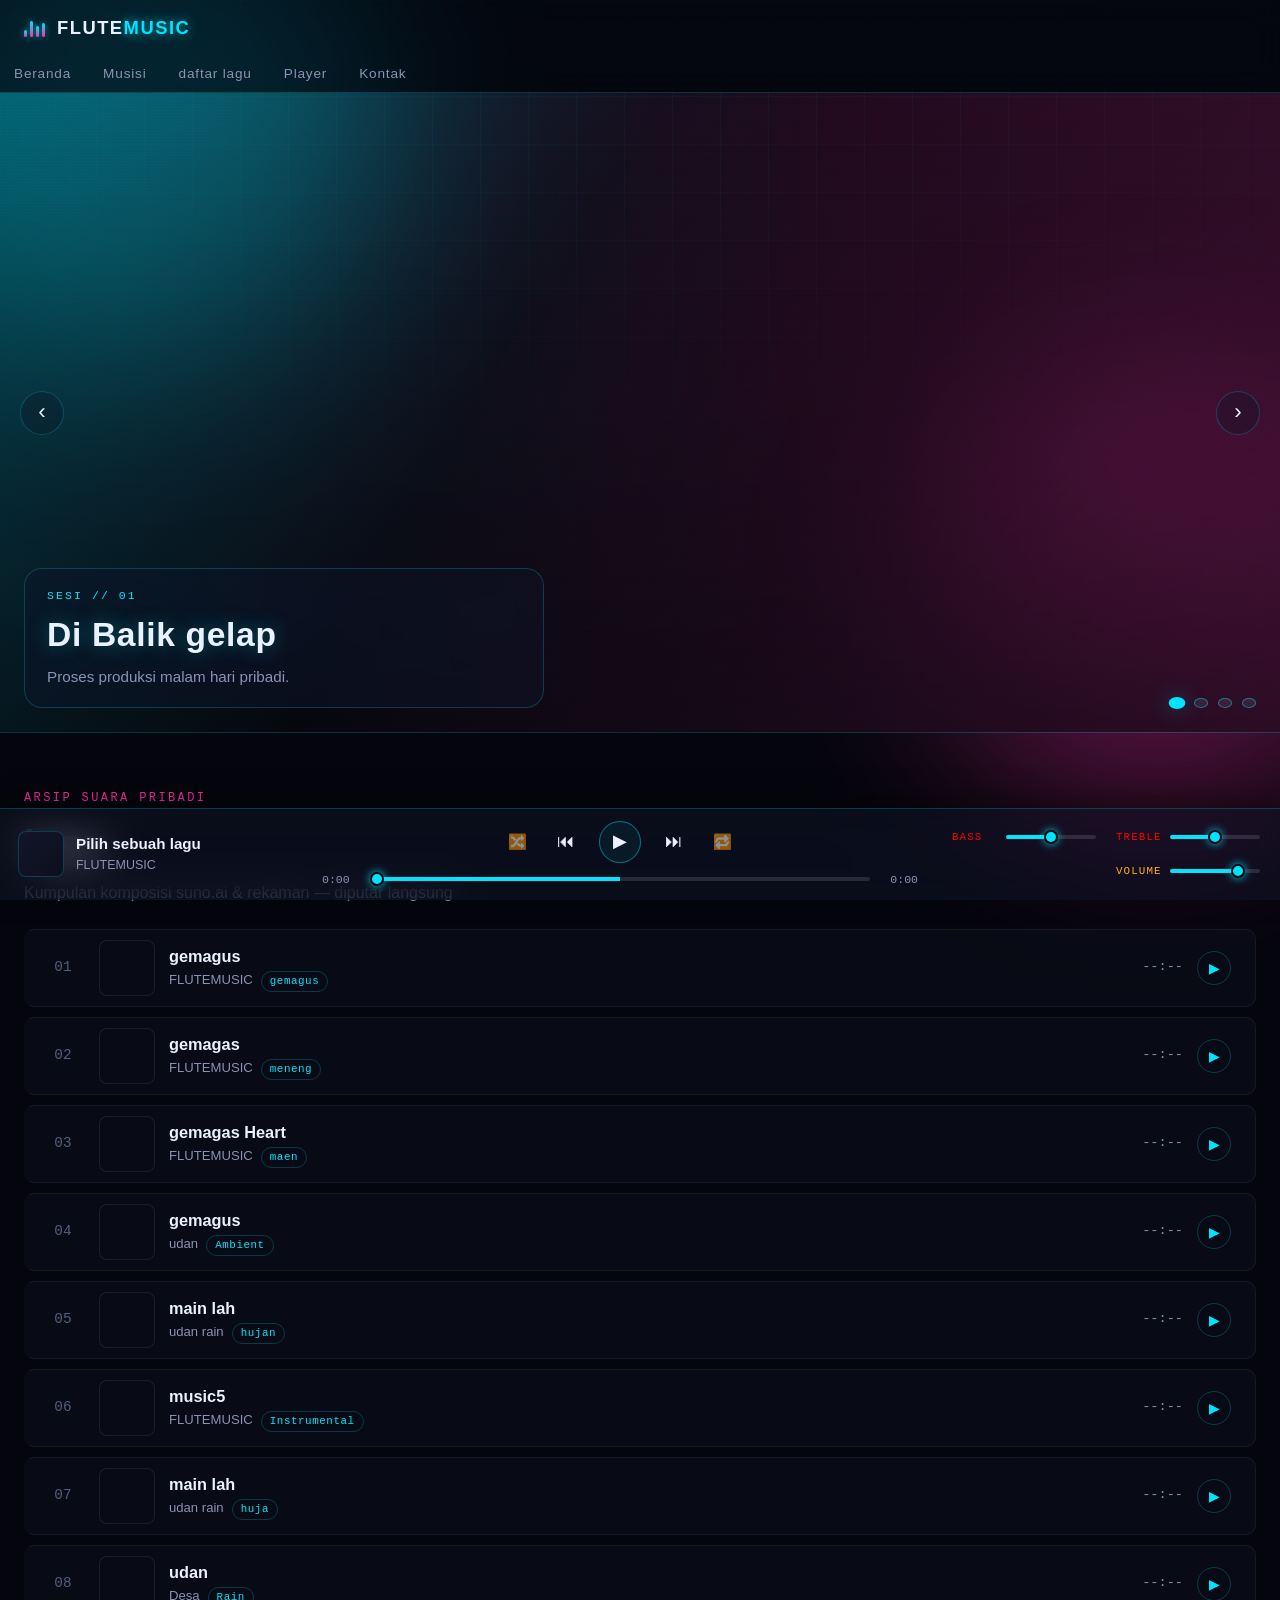
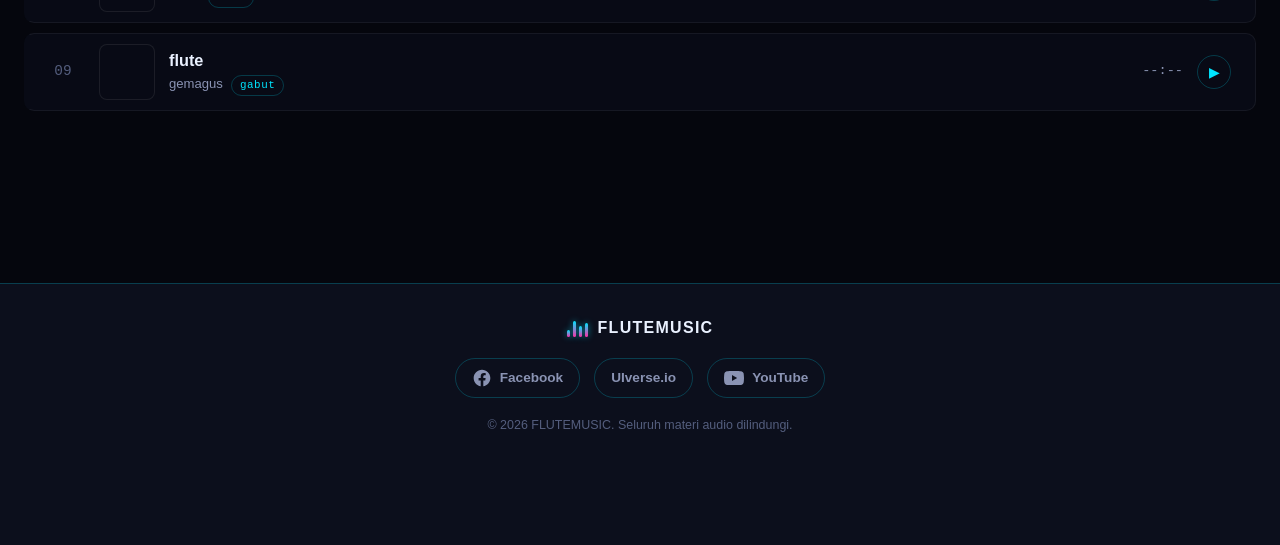
==== commit 083e39aa: "Update footer and section subtitle text" ====
--- a/index.html
+++ b/index.html
@@ -66,7 +66,7 @@
     <div class="section-head">
       <p class="section-eyebrow">ARSIP SUARA PRIBADI</p>
       <h2 class="section-title">lagu</h2>
-      <p class="section-sub">Kumpulan komposisi &amp; rekaman — diputar langsung </p>
+      <p class="section-sub">Kumpulan komposisi suno.ai &amp; rekaman — diputar langsung </p>
     </div>
 
     <div class="tracklist" id="trackList" role="list">
@@ -144,7 +144,7 @@
       
     </div>
 
-    <p class="footer__copy">© <span id="year"></span> FLUTEMUSIC. Seluruh materi audio dilindungi oleh GEMAGUS.</p>
+    <p class="footer__copy">© <span id="year"></span> FLUTEMUSIC. Seluruh materi audio dilindungi.</p>
   </div>
 </footer>
 
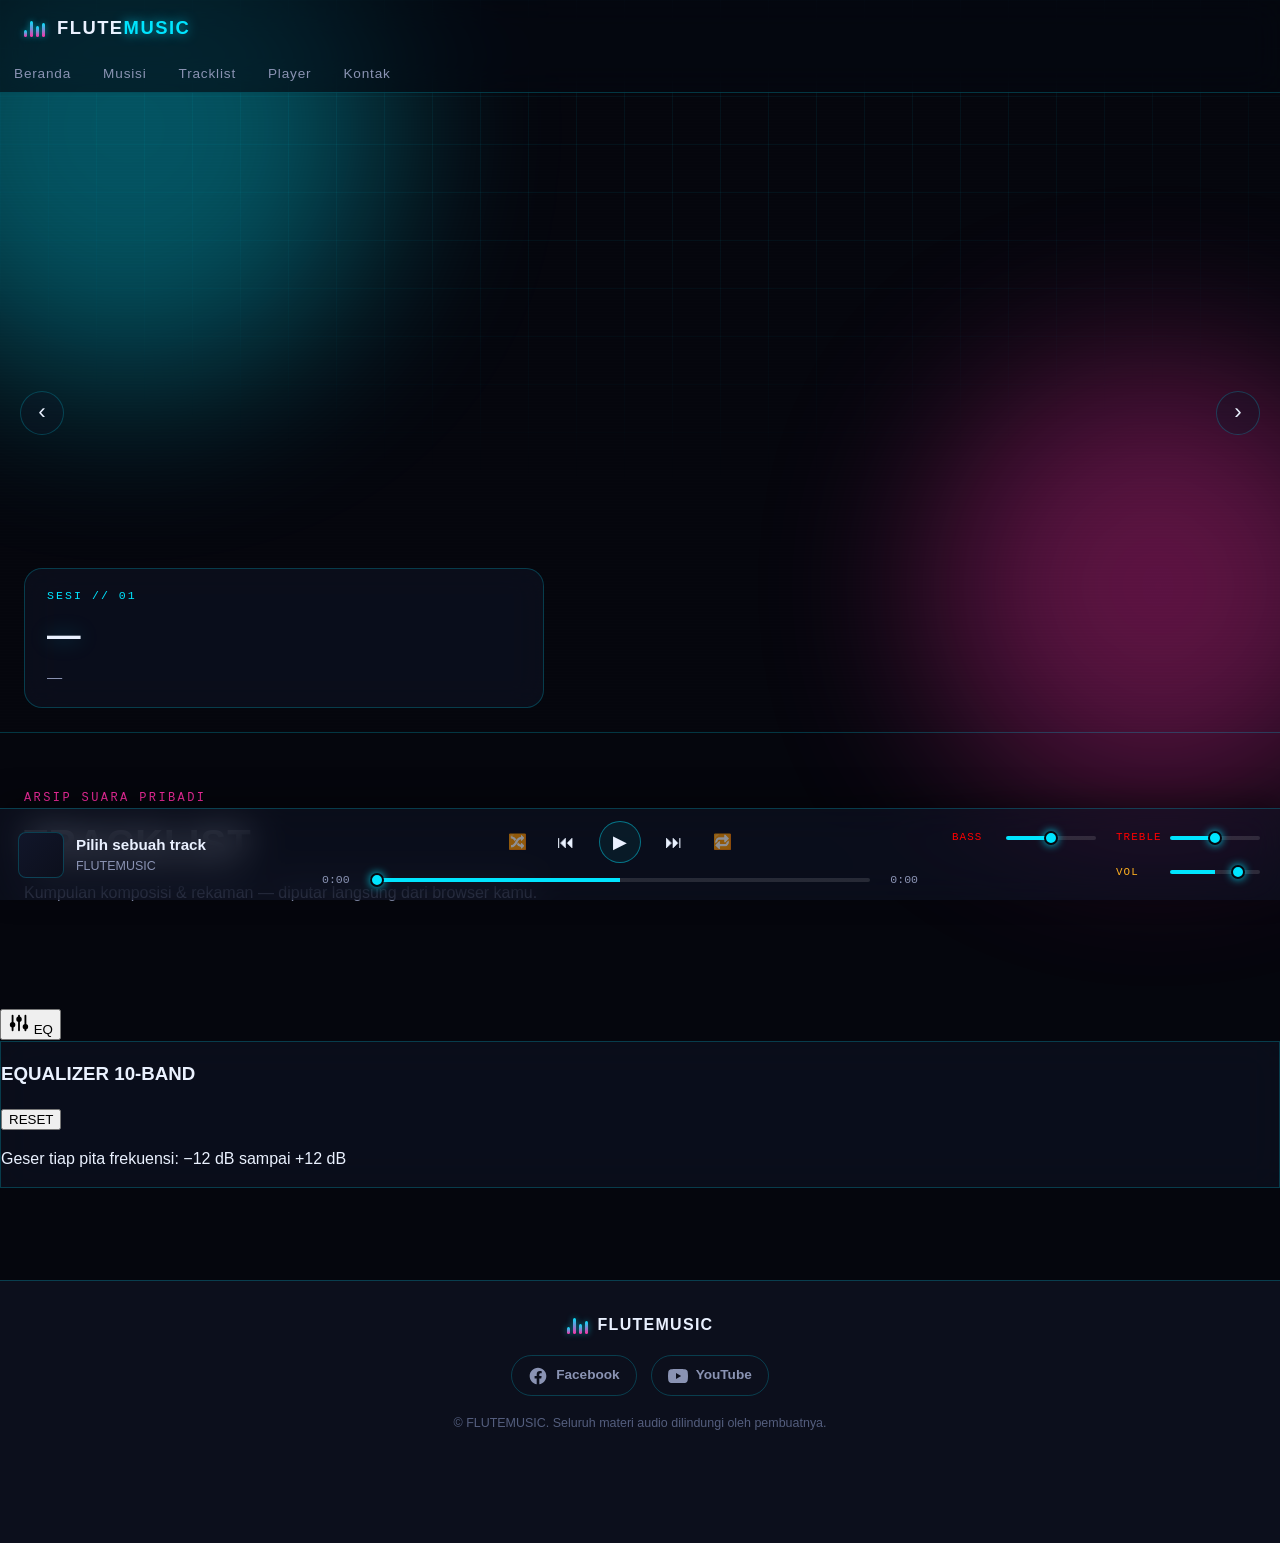
==== commit 68b21d96: "Refactor HTML structure and update comments" ====
--- a/index.html
+++ b/index.html
@@ -3,19 +3,19 @@
 <head>
 <meta charset="UTF-8">
 <meta name="viewport" content="width=device-width, initial-scale=1.0">
-<title>FLUTEMUSIC</title>
+<title>FLUTEMUSIC </title>
 <link rel="preconnect" href="https://fonts.googleapis.com">
 <link href="https://fonts.googleapis.com/css2?family=Orbitron:wght@500;700;900&family=Rajdhani:wght@400;500;600;700&family=Share+Tech+Mono&display=swap" rel="stylesheet">
 <link rel="stylesheet" href="css/style-one.css">
 </head>
 <body>
 
-<!-- ===== zipmsi ===== -->
+<!-- ===== BACKGROUND GRID / GLOW ===== -->
 <div class="bg-grid" aria-hidden="true"></div>
 <div class="bg-glow bg-glow--cyan" aria-hidden="true"></div>
 <div class="bg-glow bg-glow--magenta" aria-hidden="true"></div>
 
-<!-- ===== zipmsi ===== -->
+<!-- ===== NAVBAR ===== -->
 <header class="navbar" id="navbar">
   <div class="navbar__inner">
     <a href="#top" class="logo" aria-label="FLUTEMUSIC home">
@@ -33,7 +33,7 @@
   <nav class="nav-menu" id="navMenu">
     <a href="#top" class="nav-menu__link" data-menu-link>Beranda</a>
     <a href="#musisi" class="nav-menu__link" data-menu-link>Musisi</a>
-    <a href="#tracklist" class="nav-menu__link" data-menu-link>daftar lagu</a>
+    <a href="#tracklist" class="nav-menu__link" data-menu-link>Tracklist</a>
     <a href="#player" class="nav-menu__link" data-menu-link>Player</a>
     <a href="#footer" class="nav-menu__link" data-menu-link>Kontak</a>
   </nav>
@@ -41,10 +41,10 @@
 
 <main id="top">
 
-  <!-- =====  zipmsi===== -->
+  <!-- ===== HERO SLIDESHOW ===== -->
   <section class="hero" id="musisi" aria-label="Slideshow musisi">
     <div class="slideshow" id="slideshow">
-      <!-- slides injected by zipmsi.js-->
+      <!-- slides injected by JS -->
     </div>
 
     <div class="hero__scanline" aria-hidden="true"></div>
@@ -61,28 +61,47 @@
     <button class="hero__nav hero__nav--next" id="slideNext" aria-label="Slide berikutnya">›</button>
   </section>
 
-
+  <!-- ===== TRACKLIST ===== -->
   <section class="tracklist-section" id="tracklist">
     <div class="section-head">
       <p class="section-eyebrow">ARSIP SUARA PRIBADI</p>
-      <h2 class="section-title">lagu</h2>
-      <p class="section-sub">Kumpulan komposisi suno.ai &amp; rekaman — diputar langsung </p>
+      <h2 class="section-title">TRACKLIST</h2>
+      <p class="section-sub">Kumpulan komposisi &amp; rekaman — diputar langsung dari browser kamu.</p>
     </div>
 
     <div class="tracklist" id="trackList" role="list">
-      
+      <!-- track rows injected by JS -->
     </div>
   </section>
 
 </main>
 
+<!-- ===== EQUALIZER (toggle di tepi kanan) ===== -->
+<button class="eq-toggle" id="eqToggle" aria-label="Buka equalizer" aria-expanded="false" aria-controls="eqPanel">
+  <svg viewBox="0 0 24 24" width="22" height="22" fill="none" stroke="currentColor" stroke-width="2" stroke-linecap="round" aria-hidden="true">
+    <line x1="5" y1="4" x2="5" y2="20"/><line x1="12" y1="4" x2="12" y2="20"/><line x1="19" y1="4" x2="19" y2="20"/>
+    <circle cx="5" cy="14" r="2" fill="currentColor"/><circle cx="12" cy="8" r="2" fill="currentColor"/><circle cx="19" cy="16" r="2" fill="currentColor"/>
+  </svg>
+  <span class="eq-toggle__label">EQ</span>
+</button>
+
+<aside class="eq-panel glass" id="eqPanel" aria-label="Equalizer 10 band" aria-hidden="true">
+  <div class="eq-panel__head">
+    <h3 class="eq-panel__title">EQUALIZER <span>10-BAND</span></h3>
+    <button class="eq-panel__reset" id="eqReset">RESET</button>
+  </div>
+  <div class="eq-bands" id="eqBands"><!-- slider diisi oleh JS --></div>
+  <p class="eq-panel__hint">Geser tiap pita frekuensi: −12 dB sampai +12 dB</p>
+</aside>
+
+<!-- ===== STICKY PLAYER ===== -->
 <section class="player glass" id="player" aria-label="Pemutar musik">
   <audio id="audioEl" preload="metadata"></audio>
 
   <div class="player__track">
     <div class="player__art" id="playerArt" aria-hidden="true"></div>
     <div class="player__meta">
-      <p class="player__title" id="playerTitle">Pilih sebuah lagu</p>
+      <p class="player__title" id="playerTitle">Pilih sebuah track</p>
       <p class="player__artist" id="playerArtist">FLUTEMUSIC</p>
     </div>
     <div class="player__viz" id="playerViz" aria-hidden="true">
@@ -115,7 +134,7 @@
       <input type="range" id="trebleRange" min="-20" max="20" value="0" step="1">
     </div>
     <div class="fx-control fx-control--vol">
-      <label for="volRange">VOLUME</label>
+      <label for="volRange">VOL</label>
       <input type="range" id="volRange" min="0" max="100" value="80" step="1">
     </div>
   </div>
@@ -130,31 +149,21 @@
     </div>
 
     <div class="footer__social">
-      <a href="https://www.facebook.com/share/1CbRvLntsz/" target="_blank" rel="noopener noreferrer" class="social-btn" aria-label="Facebook">
+      <a href="https://www.facebook.com/share/1C4hHBq1Zy/" target="_blank" rel="noopener noreferrer" class="social-btn" aria-label="Facebook">
         <svg viewBox="0 0 24 24" width="20" height="20" fill="currentColor"><path d="M22 12.06C22 6.5 17.52 2 12 2S2 6.5 2 12.06C2 17.08 5.66 21.23 10.44 22v-7.03H7.9v-2.91h2.54V9.86c0-2.5 1.49-3.89 3.78-3.89 1.1 0 2.24.2 2.24.2v2.46h-1.26c-1.24 0-1.63.77-1.63 1.56v1.87h2.78l-.44 2.91h-2.34V22C18.34 21.23 22 17.08 22 12.06z"/></svg>
         <span>Facebook</span>
       </a>
-      <a href="https://uiverse.io/" target="_blank" rel="noopener noreferrer" class="social-btn" aria-label="UIverse">
-        <span>UIverse.io</span>
-      </a>
-      <a href="https://youtube.com" target="_blank" rel="noopener noreferrer" class="social-btn" aria-label="YouTube">
+      <a href="#" target="_blank" rel="noopener noreferrer" class="social-btn" aria-label="YouTube">
         <svg viewBox="0 0 24 24" width="20" height="20" fill="currentColor"><path d="M23.5 6.19a3.02 3.02 0 0 0-2.12-2.14C19.51 3.5 12 3.5 12 3.5s-7.51 0-9.38.55A3.02 3.02 0 0 0 .5 6.19 31.6 31.6 0 0 0 0 12a31.6 31.6 0 0 0 .5 5.81 3.02 3.02 0 0 0 2.12 2.14c1.87.55 9.38.55 9.38.55s7.51 0 9.38-.55a3.02 3.02 0 0 0 2.12-2.14A31.6 31.6 0 0 0 24 12a31.6 31.6 0 0 0-.5-5.81zM9.6 15.5v-7l6.2 3.5-6.2 3.5z"/></svg>
         <span>YouTube</span>
       </a>
-      
     </div>
 
-    <p class="footer__copy">© <span id="year"></span> FLUTEMUSIC. Seluruh materi audio dilindungi.</p>
+    <p class="footer__copy">© <span id="year"></span> FLUTEMUSIC. Seluruh materi audio dilindungi oleh pembuatnya.</p>
   </div>
 </footer>
 
-<script src="js/music-data.js"></script>
-<script src="js/app.js"></script>
-  <script src="js/jquery.min.js"></script>
-  <script src="js/bootstrap.bundle.min.js"></script>
-    <script src="js/Headroom.js"></script>
-     <script src="js/jQuery.headroom.js"></script>
-     <script src="js/slick.min.js"></script>
-     <script src="js/custom.js"></script>
+<script src="music-data.js"></script>
+<script src="app.js"></script>
 </body>
 </html>
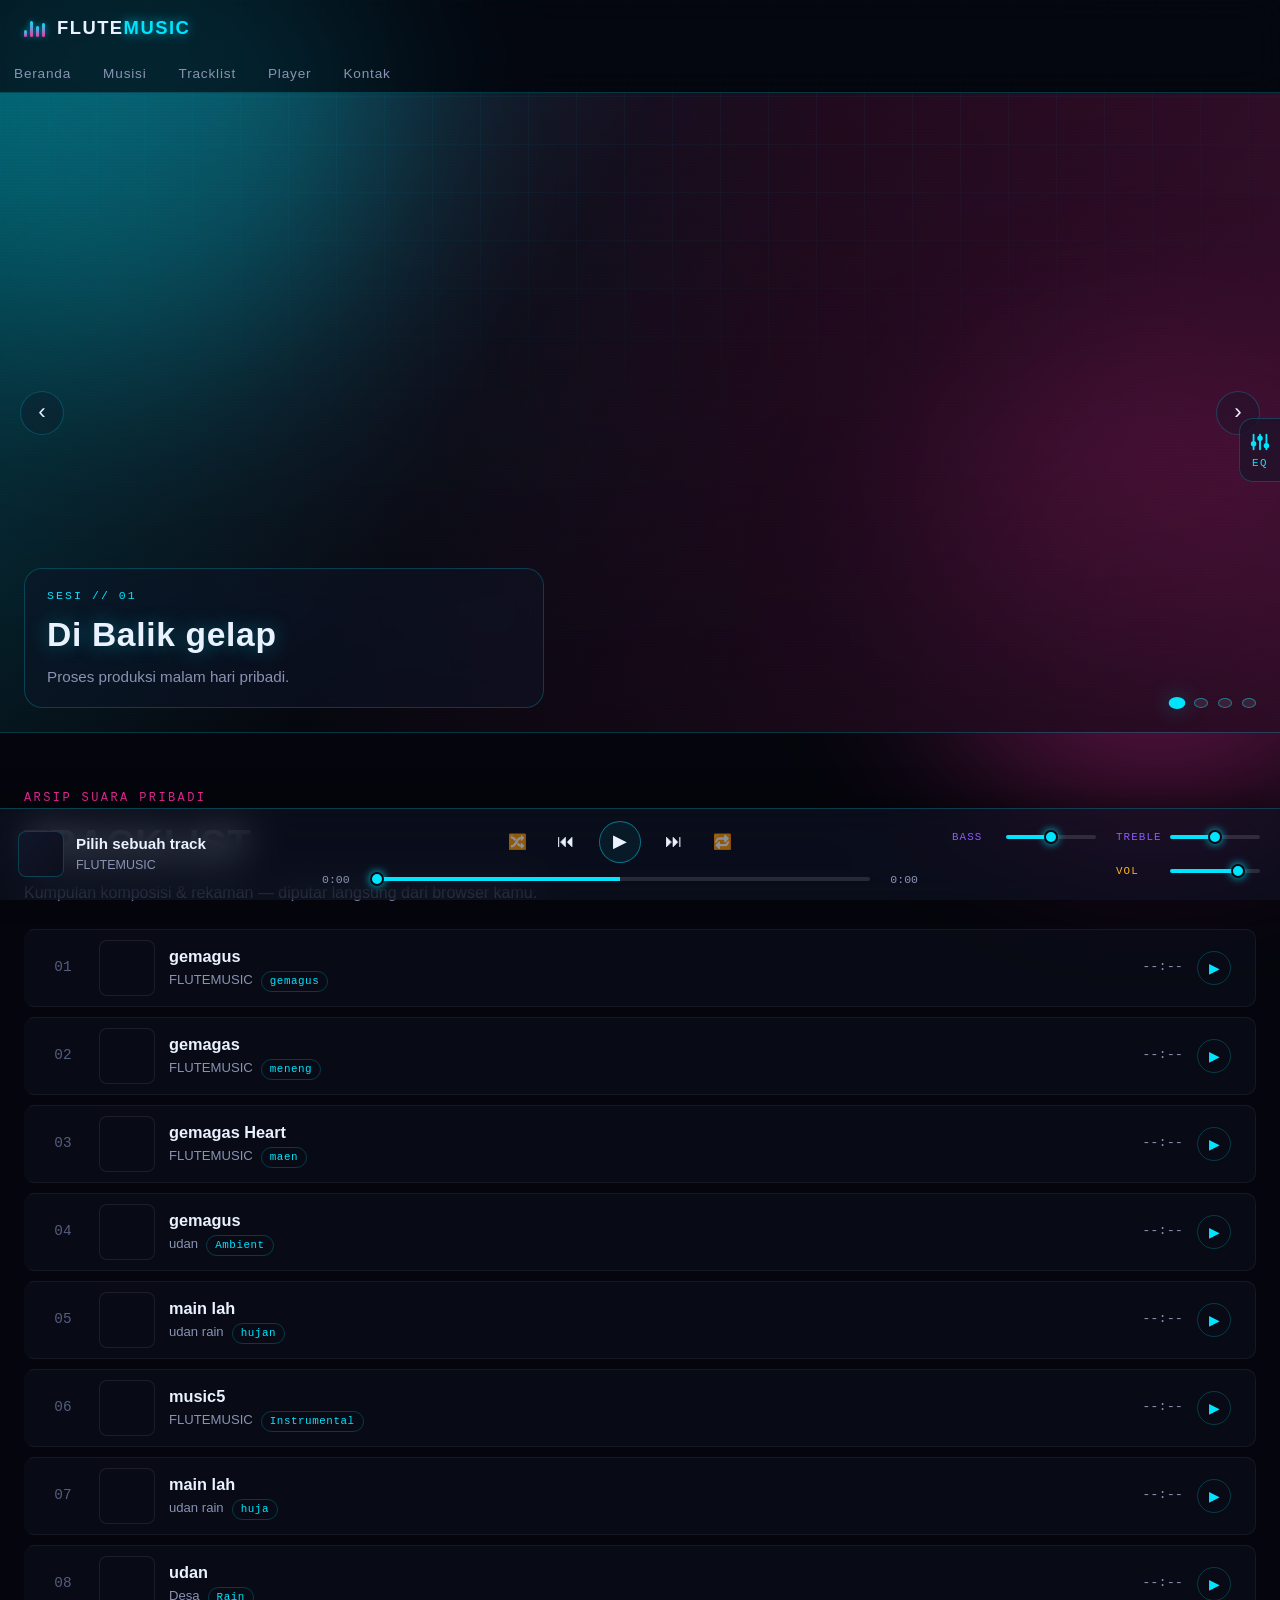
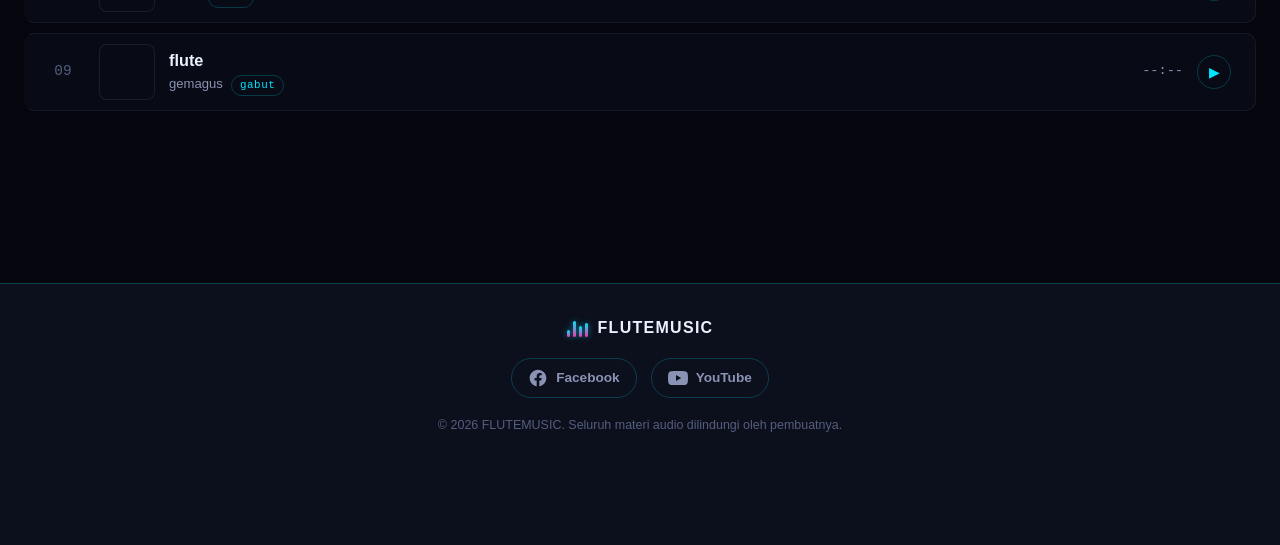
==== commit bdc084c4: "Update script paths to use 'js/' prefix" ====
--- a/index.html
+++ b/index.html
@@ -163,7 +163,7 @@
   </div>
 </footer>
 
-<script src="music-data.js"></script>
-<script src="app.js"></script>
+<script src="js/music-data.js"></script>
+<script src="js/app.js"></script>
 </body>
 </html>
--- a/css/style-one.css
+++ b/css/style-one.css
@@ -86,7 +86,7 @@
 }
 
 /* =========================================================
-   
+   NAVBAR
    ========================================================= */
 .navbar{
   position: sticky; top: 0; z-index: 100;
@@ -183,7 +183,7 @@
 }
 
 /* =========================================================
-   HERO zipmsi
+   HERO SLIDESHOW
    ========================================================= */
 .hero{
   position: relative;
@@ -269,7 +269,7 @@
 }
 
 /* =========================================================
-   SECTION HEAD (zipmsi)
+   SECTION HEAD (shared)
    ========================================================= */
 .section-head{
   max-width: 1280px; margin: 0 auto; padding: 56px 24px 24px;
@@ -365,7 +365,7 @@
 }
 
 /* =========================================================
-    PLAYER
+   STICKY PLAYER
    ========================================================= */
 .player{
   position: sticky; bottom: 0; z-index: 90;
@@ -440,7 +440,7 @@
   opacity: 1; color: var(--neon-magenta); text-shadow: 0 0 10px rgba(255,46,166,0.8);
 }
 .ctrl-btn--toggle.is-active::after{
-  content: ""; position: absolute; left: 50%; bottom: -6px; width: 6px; height: 8px;color:#fff;
+  content: ""; position: absolute; left: 50%; bottom: -6px; width: 4px; height: 4px;
   border-radius: 50%; background: var(--neon-magenta); transform: translateX(-50%);
   box-shadow: 0 0 6px rgba(255,46,166,0.9);
 }
@@ -456,7 +456,7 @@
 }
 .fx-control{ display: flex; align-items: center; gap: 8px; }
 .fx-control label{
-  font-family: var(--font-mono); font-size: 0.68rem; letter-spacing: 0.1em; color: red; width: 44px;
+  font-family: var(--font-mono); font-size: 0.68rem; letter-spacing: 0.1em; color: var(--neon-violet); width: 44px;
 }
 .fx-control--vol label{ color: var(--neon-amber); }
 
@@ -522,4 +522,74 @@
 /* focus visibility for accessibility */
 a:focus-visible, button:focus-visible, input:focus-visible{
   outline: 2px solid var(--neon-cyan); outline-offset: 2px;
-}+}
+
+/* =========================================================
+   EQUALIZER — toggle di tepi kanan + panel 10 band
+   ========================================================= */
+.eq-toggle{
+  position: fixed; right: 0; top: 50%; transform: translateY(-50%); z-index: 95;
+  display: flex; flex-direction: column; align-items: center; gap: 4px;
+  padding: 12px 9px;
+  background: var(--glass-bg);
+  backdrop-filter: blur(14px); -webkit-backdrop-filter: blur(14px);
+  border: 1px solid var(--glass-border); border-right: none;
+  border-radius: 14px 0 0 14px;
+  color: var(--neon-cyan);
+  transition: box-shadow 0.3s ease, color 0.3s ease, padding 0.3s ease, background 0.3s ease;
+}
+.eq-toggle:hover{ box-shadow: var(--shadow-glow-cyan); padding-right: 13px; }
+.eq-toggle__label{ font-family: var(--font-mono); font-size: 0.68rem; letter-spacing: 0.14em; }
+.eq-toggle[aria-expanded="true"]{
+  color: var(--neon-magenta); box-shadow: var(--shadow-glow-magenta);
+}
+
+.eq-panel{
+  position: fixed; right: 62px; top: 50%; z-index: 94;
+  width: min(440px, calc(100vw - 80px));
+  padding: 16px 16px 12px;
+  border-radius: var(--radius);
+  box-shadow: 0 10px 50px rgba(0,0,0,0.55), 0 0 40px rgba(0,229,255,0.08);
+  /* tersembunyi: halus muncul dari kanan */
+  opacity: 0; visibility: hidden; pointer-events: none;
+  transform: translate(28px, -50%) scale(0.96);
+  transition: opacity 0.35s ease, transform 0.4s cubic-bezier(.2,.8,.2,1), visibility 0s linear 0.4s;
+}
+.eq-panel.is-open{
+  opacity: 1; visibility: visible; pointer-events: auto;
+  transform: translate(0, -50%) scale(1);
+  transition: opacity 0.35s ease, transform 0.4s cubic-bezier(.2,.8,.2,1), visibility 0s;
+}
+
+.eq-panel__head{ display: flex; align-items: center; justify-content: space-between; margin-bottom: 12px; }
+.eq-panel__title{
+  margin: 0; font-family: var(--font-display); font-size: 0.8rem; letter-spacing: 0.08em;
+}
+.eq-panel__title span{ color: var(--neon-cyan); font-family: var(--font-mono); font-size: 0.68rem; margin-left: 6px; }
+.eq-panel__reset{
+  padding: 5px 12px; border-radius: 999px; background: transparent;
+  border: 1px solid var(--glass-border); color: var(--text-muted);
+  font-family: var(--font-mono); font-size: 0.68rem; letter-spacing: 0.1em;
+  transition: color 0.2s ease, border-color 0.2s ease, box-shadow 0.2s ease;
+}
+.eq-panel__reset:hover{ color: var(--neon-magenta); border-color: var(--neon-magenta); box-shadow: var(--shadow-glow-magenta); }
+
+.eq-bands{ display: grid; grid-template-columns: repeat(10, 1fr); gap: 4px; }
+.eq-band{ display: flex; flex-direction: column; align-items: center; gap: 6px; min-width: 0; }
+.eq-band__db{ font-family: var(--font-mono); font-size: 0.62rem; color: var(--neon-violet); height: 12px; }
+.eq-band__slider{ position: relative; width: 28px; height: 130px; }
+.eq-band__slider input[type="range"]{
+  position: absolute; left: 50%; top: 50%; width: 130px;
+  transform: translate(-50%, -50%) rotate(-90deg);
+  background: linear-gradient(90deg, var(--neon-violet) 0%, var(--neon-cyan) var(--fill, 50%), rgba(255,255,255,0.12) var(--fill, 50%));
+}
+.eq-band__freq{ font-family: var(--font-mono); font-size: 0.6rem; color: var(--text-muted); }
+
+.eq-panel__hint{ margin: 10px 0 0; font-size: 0.72rem; color: var(--text-faint); text-align: center; }
+
+@media (max-width: 420px){
+  .eq-panel{ right: 54px; padding: 12px 8px 10px; width: calc(100vw - 66px); }
+  .eq-band__slider{ height: 110px; }
+  .eq-band__slider input[type="range"]{ width: 110px; }
+  .eq-band__freq{ font-size: 0.54rem; }
+}
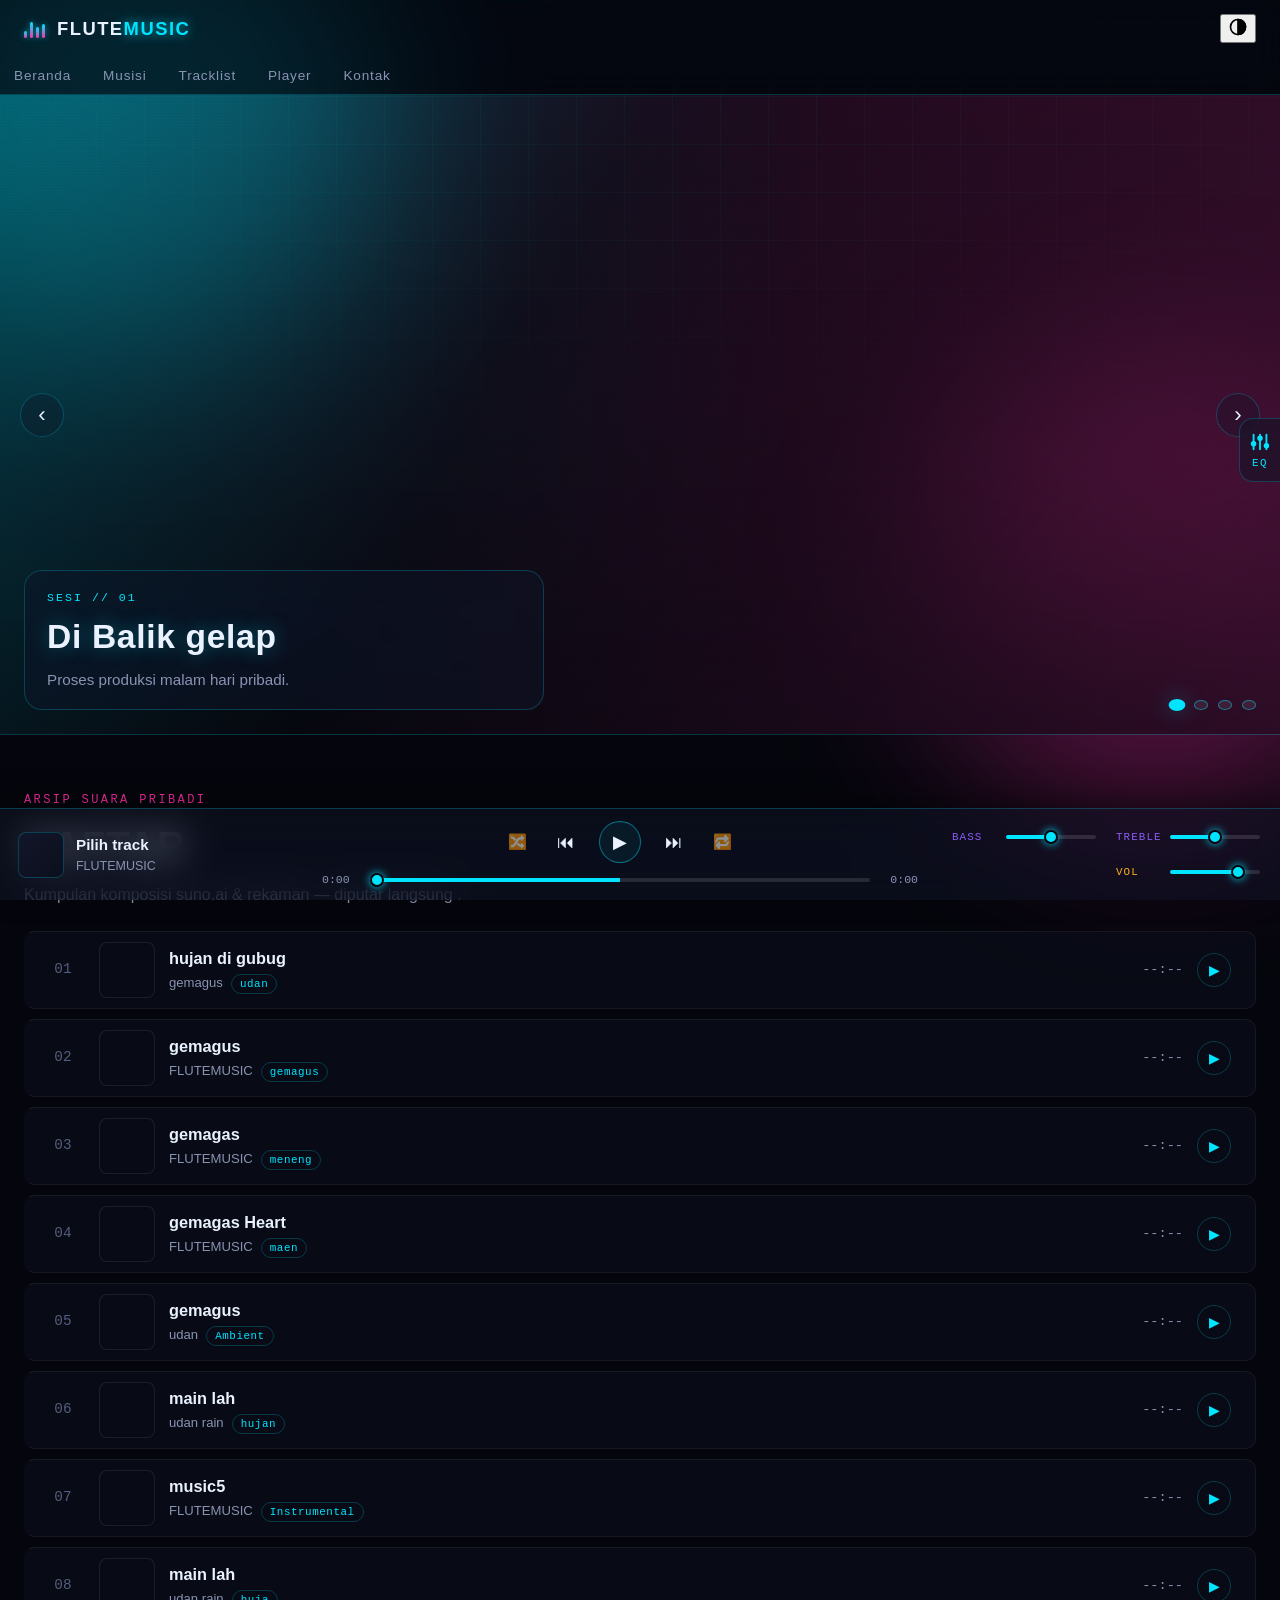
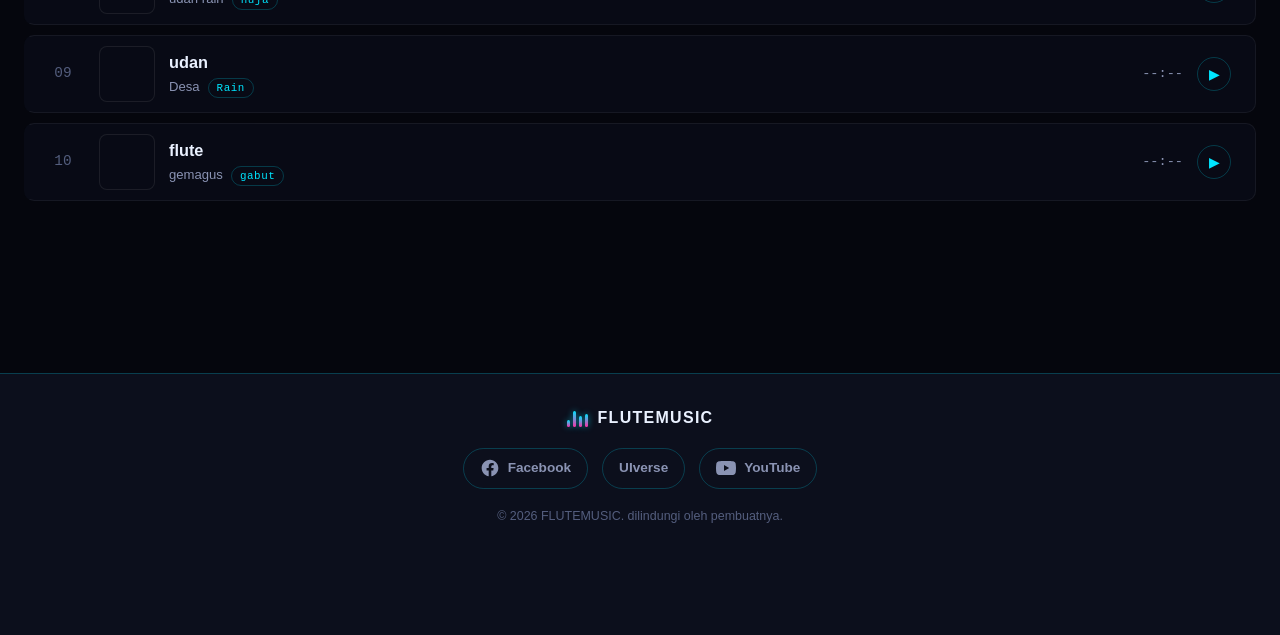
==== commit 440e408c: "Refactor HTML structure and update content" ====
--- a/index.html
+++ b/index.html
@@ -3,19 +3,23 @@
 <head>
 <meta charset="UTF-8">
 <meta name="viewport" content="width=device-width, initial-scale=1.0">
-<title>FLUTEMUSIC </title>
+<title>FLUTEMUSIC</title>
 <link rel="preconnect" href="https://fonts.googleapis.com">
 <link href="https://fonts.googleapis.com/css2?family=Orbitron:wght@500;700;900&family=Rajdhani:wght@400;500;600;700&family=Share+Tech+Mono&display=swap" rel="stylesheet">
+<script>
+  
+  try { var t = localStorage.getItem("flutemusic-theme"); if (t === "brown") document.documentElement.setAttribute("data-theme", "brown"); } catch (e) {}
+</script>
 <link rel="stylesheet" href="css/style-one.css">
 </head>
 <body>
 
-<!-- ===== BACKGROUND GRID / GLOW ===== -->
+<!-- ===== BAC ==== -->
 <div class="bg-grid" aria-hidden="true"></div>
 <div class="bg-glow bg-glow--cyan" aria-hidden="true"></div>
 <div class="bg-glow bg-glow--magenta" aria-hidden="true"></div>
 
-<!-- ===== NAVBAR ===== -->
+<!-- ===== NR ===== -->
 <header class="navbar" id="navbar">
   <div class="navbar__inner">
     <a href="#top" class="logo" aria-label="FLUTEMUSIC home">
@@ -25,9 +29,16 @@
       <span class="logo__text">FLUTE<span class="logo__accent">MUSIC</span></span>
     </a>
 
-    <button class="hamburger" id="hamburgerBtn" aria-label="Buka menu" aria-expanded="false" aria-controls="navMenu">
-      <span></span><span></span><span></span>
-    </button>
+    <div class="navbar__actions">
+      <button class="theme-toggle" id="themeToggle" aria-label="Ganti tema: coklat tua" aria-pressed="false" title="Ganti tema">
+        <svg viewBox="0 0 24 24" width="20" height="20" fill="none" stroke="currentColor" stroke-width="2" aria-hidden="true">
+          <circle cx="12" cy="12" r="9"/><path d="M12 3a9 9 0 0 1 0 18z" fill="currentColor"/>
+        </svg>
+      </button>
+      <button class="hamburger" id="hamburgerBtn" aria-label="Buka menu" aria-expanded="false" aria-controls="navMenu">
+        <span></span><span></span><span></span>
+      </button>
+    </div>
   </div>
 
   <nav class="nav-menu" id="navMenu">
@@ -41,10 +52,10 @@
 
 <main id="top">
 
-  <!-- ===== HERO SLIDESHOW ===== -->
+  <!-- ==== zip msi===== -->
   <section class="hero" id="musisi" aria-label="Slideshow musisi">
     <div class="slideshow" id="slideshow">
-      <!-- slides injected by JS -->
+      
     </div>
 
     <div class="hero__scanline" aria-hidden="true"></div>
@@ -61,22 +72,22 @@
     <button class="hero__nav hero__nav--next" id="slideNext" aria-label="Slide berikutnya">›</button>
   </section>
 
-  <!-- ===== TRACKLIST ===== -->
+  <!-- ===== TRACK===== -->
   <section class="tracklist-section" id="tracklist">
     <div class="section-head">
       <p class="section-eyebrow">ARSIP SUARA PRIBADI</p>
-      <h2 class="section-title">TRACKLIST</h2>
-      <p class="section-sub">Kumpulan komposisi &amp; rekaman — diputar langsung dari browser kamu.</p>
+      <h2 class="section-title">DAFTAR</h2>
+      <p class="section-sub">Kumpulan komposisi suno.ai &amp; rekaman — diputar langsung .</p>
     </div>
 
     <div class="tracklist" id="trackList" role="list">
-      <!-- track rows injected by JS -->
+      
     </div>
   </section>
 
 </main>
 
-<!-- ===== EQUALIZER (toggle di tepi kanan) ===== -->
+<!-- ===== Ean ===== -->
 <button class="eq-toggle" id="eqToggle" aria-label="Buka equalizer" aria-expanded="false" aria-controls="eqPanel">
   <svg viewBox="0 0 24 24" width="22" height="22" fill="none" stroke="currentColor" stroke-width="2" stroke-linecap="round" aria-hidden="true">
     <line x1="5" y1="4" x2="5" y2="20"/><line x1="12" y1="4" x2="12" y2="20"/><line x1="19" y1="4" x2="19" y2="20"/>
@@ -87,7 +98,7 @@
 
 <aside class="eq-panel glass" id="eqPanel" aria-label="Equalizer 10 band" aria-hidden="true">
   <div class="eq-panel__head">
-    <h3 class="eq-panel__title">EQUALIZER <span>10-BAND</span></h3>
+    <h3 class="eq-panel__title">EQUALIZER <span>BAND</span></h3>
     <button class="eq-panel__reset" id="eqReset">RESET</button>
   </div>
   <div class="eq-bands" id="eqBands"><!-- slider diisi oleh JS --></div>
@@ -101,7 +112,7 @@
   <div class="player__track">
     <div class="player__art" id="playerArt" aria-hidden="true"></div>
     <div class="player__meta">
-      <p class="player__title" id="playerTitle">Pilih sebuah track</p>
+      <p class="player__title" id="playerTitle">Pilih track</p>
       <p class="player__artist" id="playerArtist">FLUTEMUSIC</p>
     </div>
     <div class="player__viz" id="playerViz" aria-hidden="true">
@@ -149,17 +160,18 @@
     </div>
 
     <div class="footer__social">
-      <a href="https://www.facebook.com/share/1C4hHBq1Zy/" target="_blank" rel="noopener noreferrer" class="social-btn" aria-label="Facebook">
+      <a href="https://www.facebook.com/share/1AHBQGUAPp/" target="_blank" rel="noopener noreferrer" class="social-btn" aria-label="Facebook">
         <svg viewBox="0 0 24 24" width="20" height="20" fill="currentColor"><path d="M22 12.06C22 6.5 17.52 2 12 2S2 6.5 2 12.06C2 17.08 5.66 21.23 10.44 22v-7.03H7.9v-2.91h2.54V9.86c0-2.5 1.49-3.89 3.78-3.89 1.1 0 2.24.2 2.24.2v2.46h-1.26c-1.24 0-1.63.77-1.63 1.56v1.87h2.78l-.44 2.91h-2.34V22C18.34 21.23 22 17.08 22 12.06z"/></svg>
         <span>Facebook</span>
       </a>
-      <a href="#" target="_blank" rel="noopener noreferrer" class="social-btn" aria-label="YouTube">
+      <a href="https://uiverse.io/" target="_blank" rel="noopener noreferrer" class="social-btn" aria-label="YouTube"><span>UIverse</span></a>
+      <a href="#" target="_blank" rel="noopener noreferrer" class="social-btn" aria-label="Ye">
         <svg viewBox="0 0 24 24" width="20" height="20" fill="currentColor"><path d="M23.5 6.19a3.02 3.02 0 0 0-2.12-2.14C19.51 3.5 12 3.5 12 3.5s-7.51 0-9.38.55A3.02 3.02 0 0 0 .5 6.19 31.6 31.6 0 0 0 0 12a31.6 31.6 0 0 0 .5 5.81 3.02 3.02 0 0 0 2.12 2.14c1.87.55 9.38.55 9.38.55s7.51 0 9.38-.55a3.02 3.02 0 0 0 2.12-2.14A31.6 31.6 0 0 0 24 12a31.6 31.6 0 0 0-.5-5.81zM9.6 15.5v-7l6.2 3.5-6.2 3.5z"/></svg>
         <span>YouTube</span>
       </a>
     </div>
 
-    <p class="footer__copy">© <span id="year"></span> FLUTEMUSIC. Seluruh materi audio dilindungi oleh pembuatnya.</p>
+    <p class="footer__copy">© <span id="year"></span> FLUTEMUSIC. dilindungi oleh pembuatnya.</p>
   </div>
 </footer>
 
